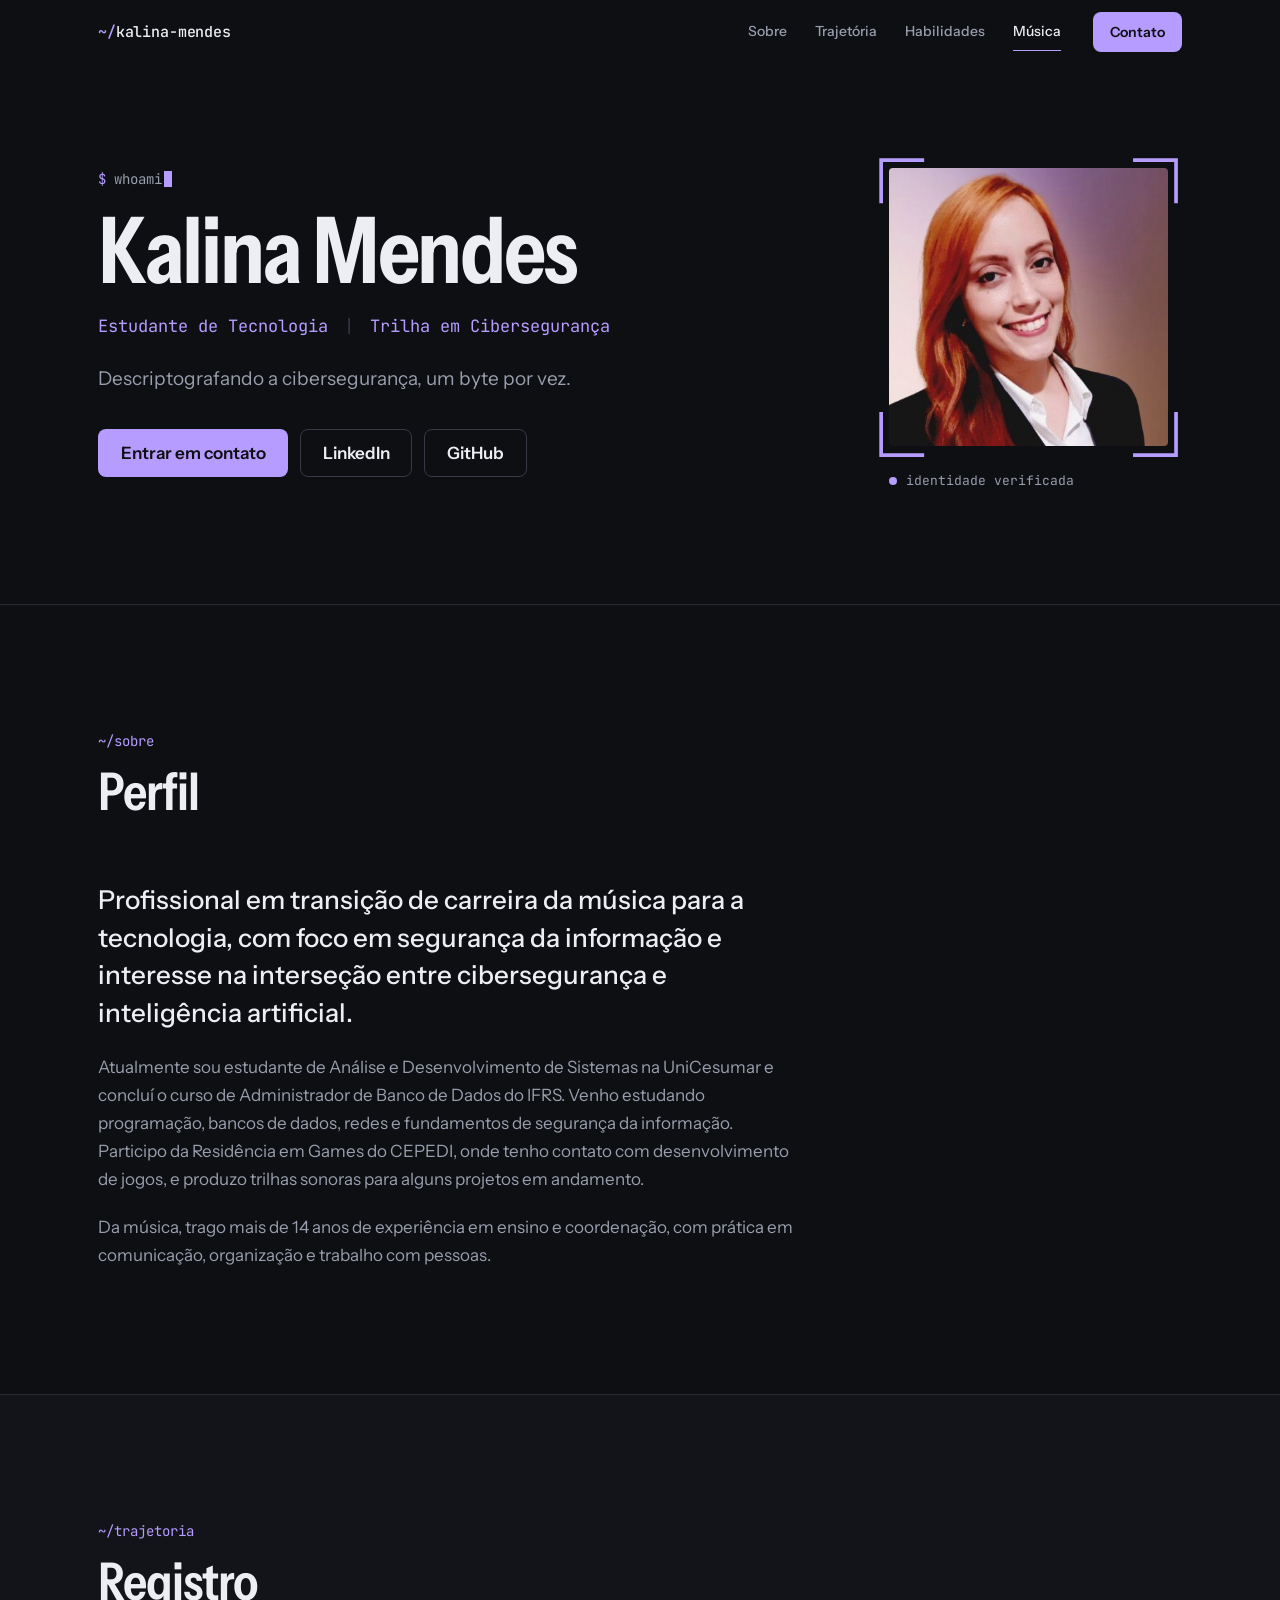
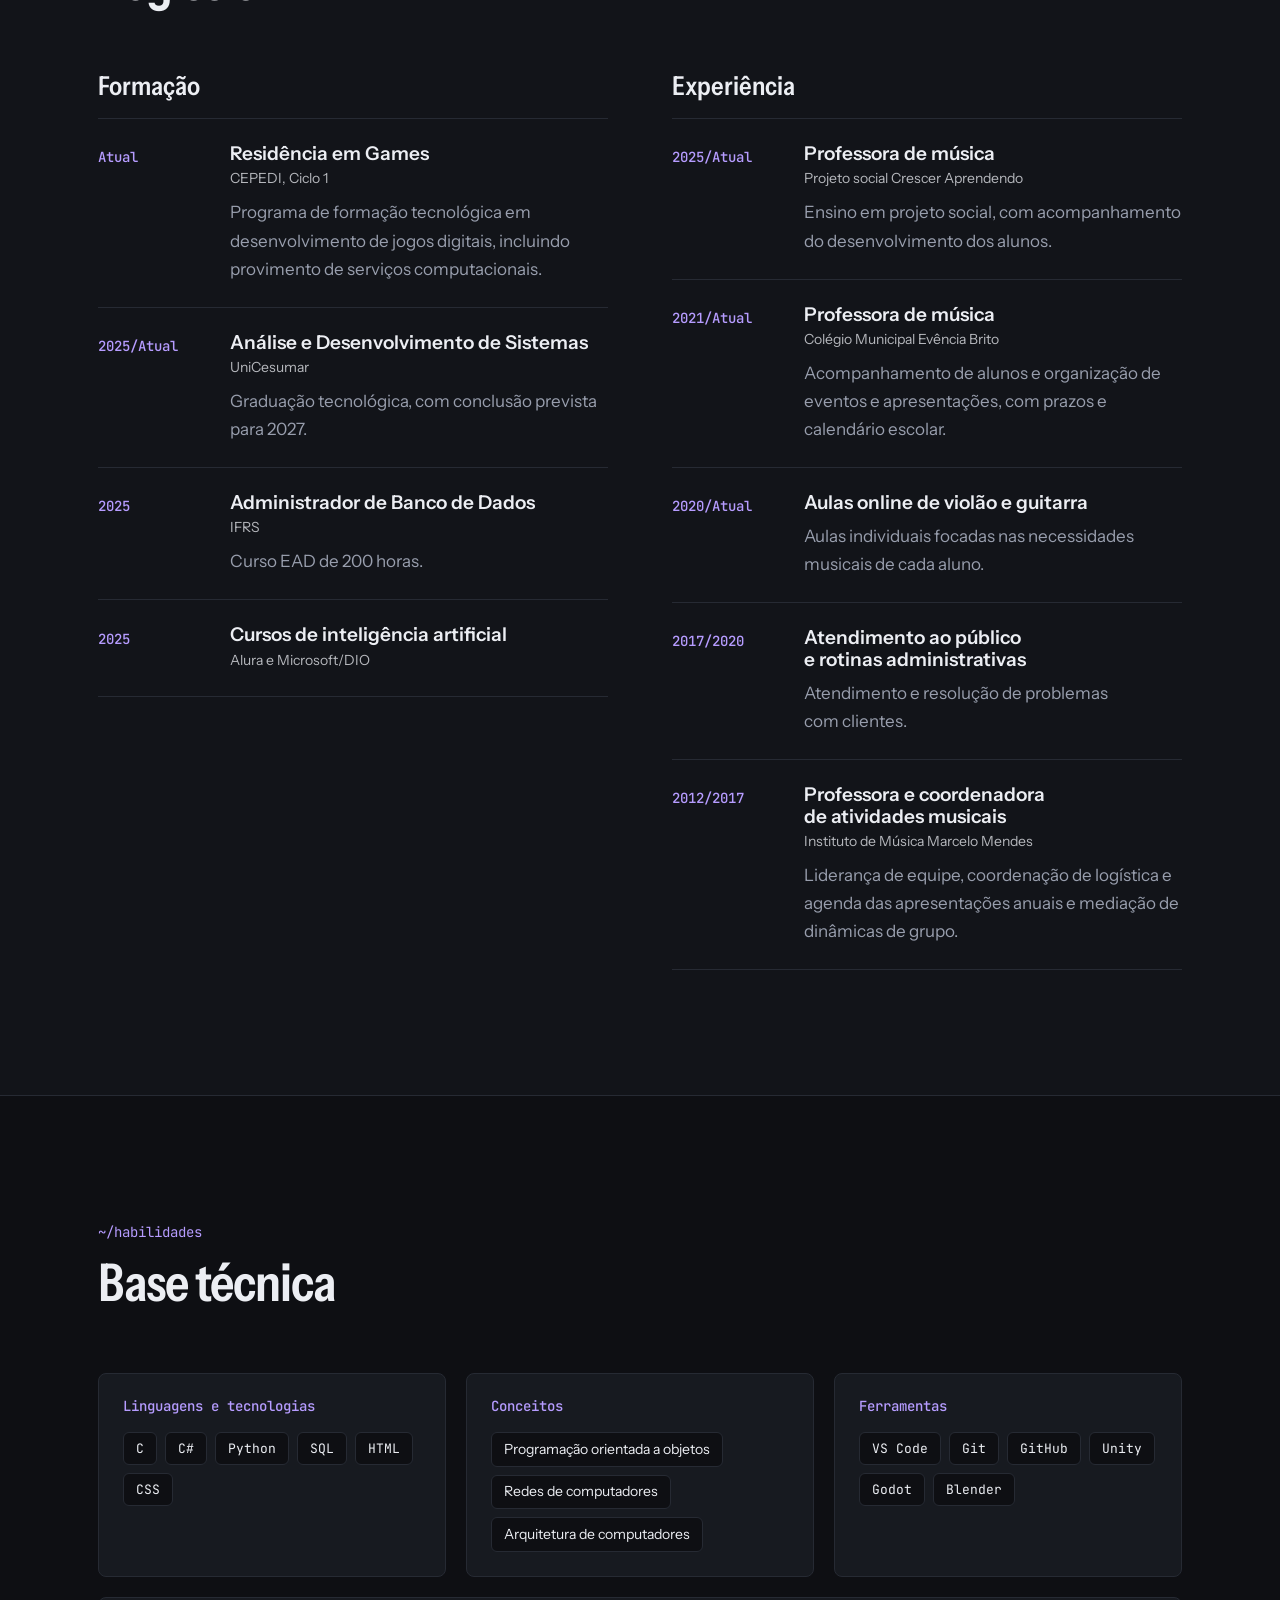
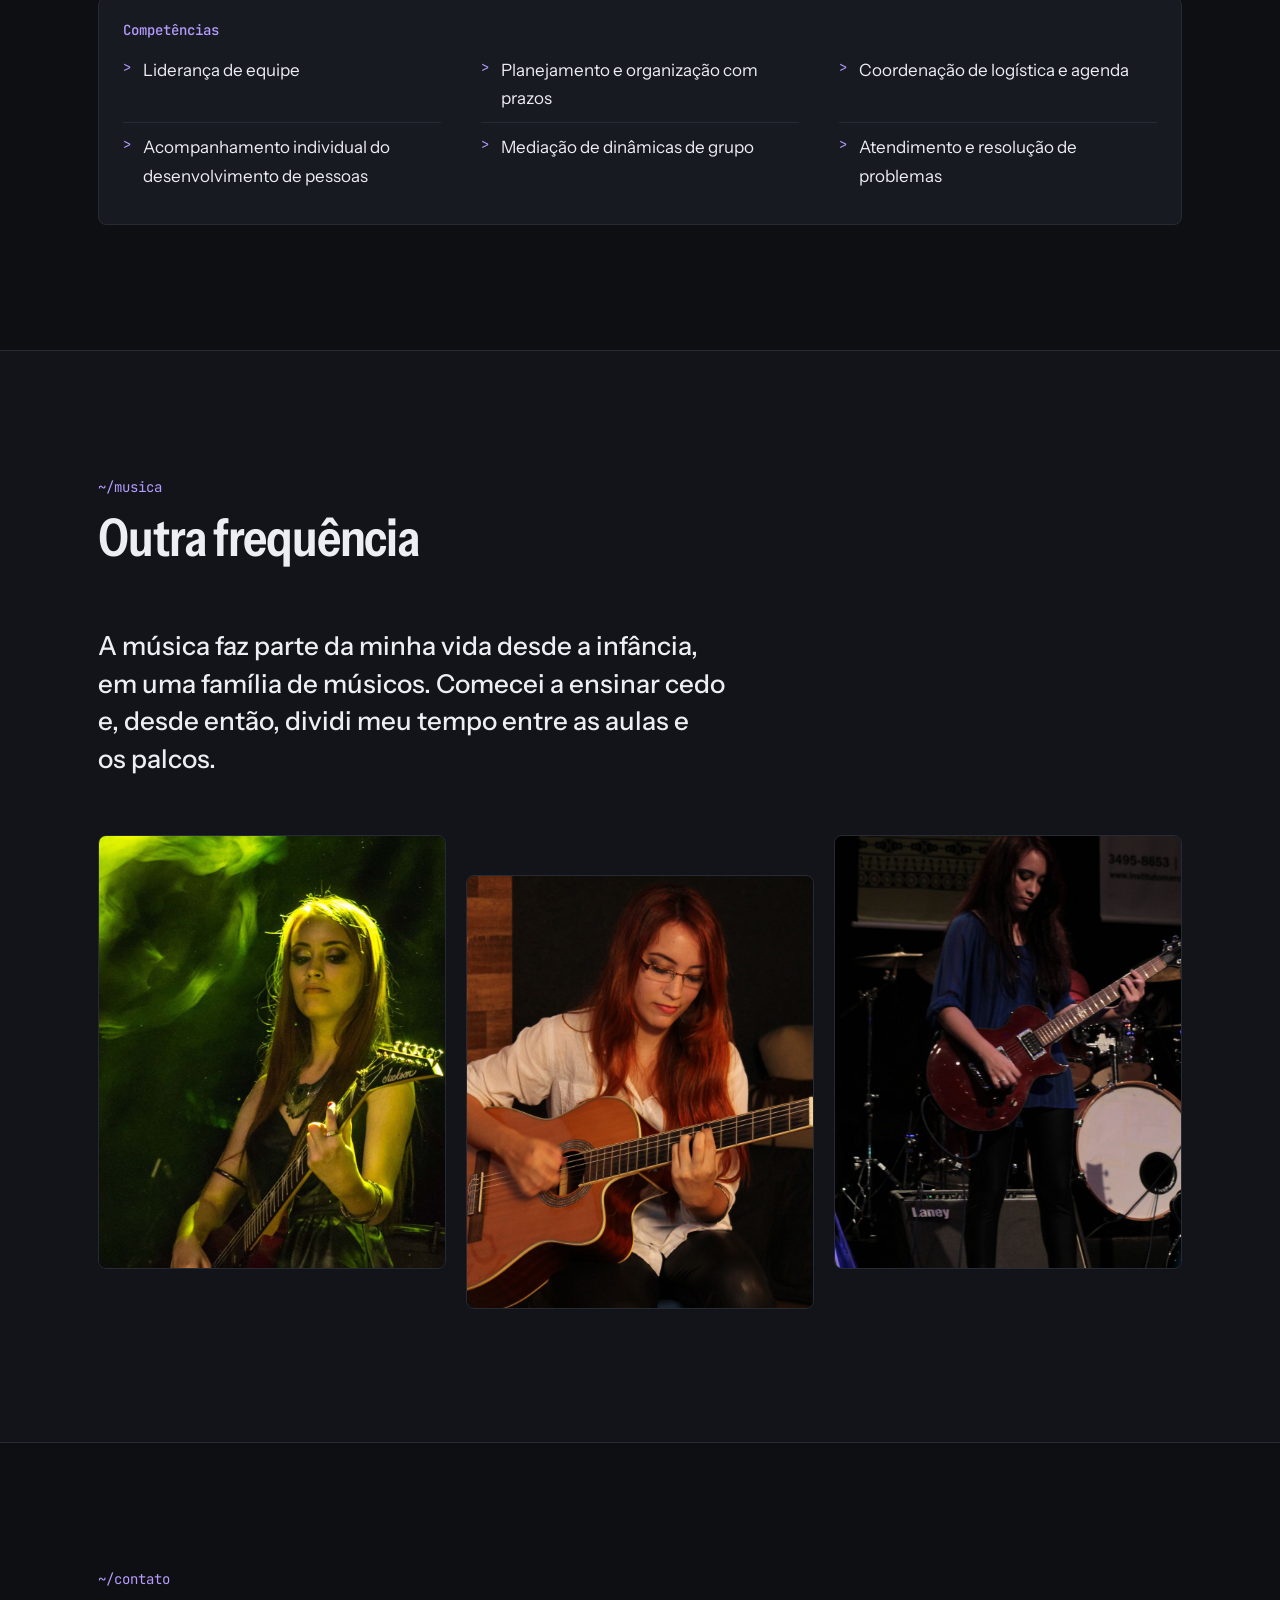
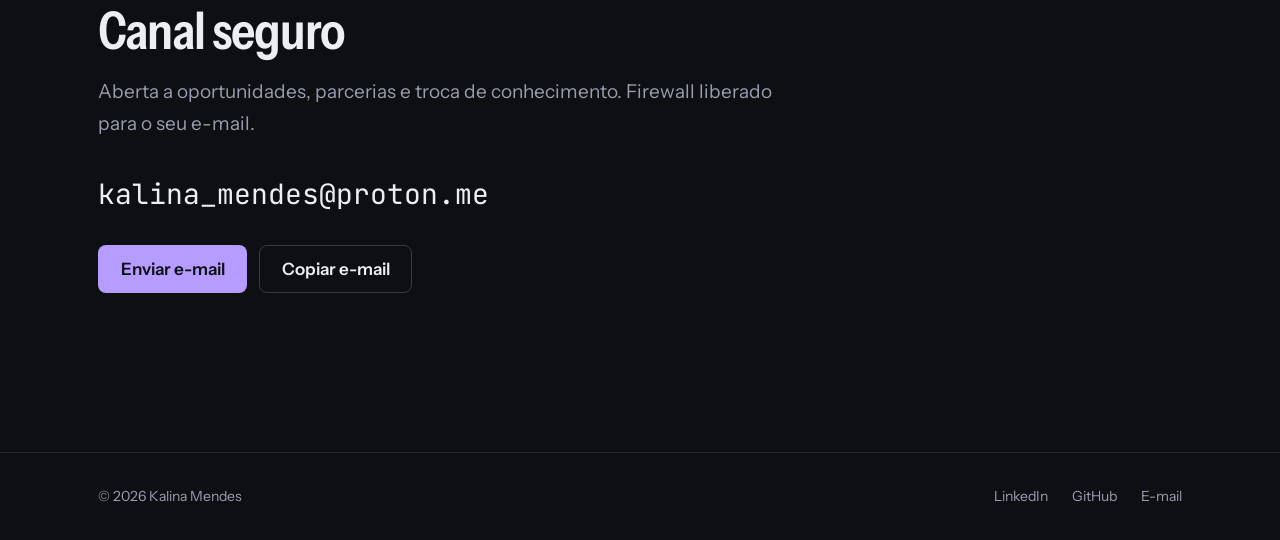
==== index.html @ 1217e13a "Add files via upload" ====
<!DOCTYPE html>
<html lang="pt-BR" class="no-js">
<head>
  <meta charset="UTF-8">
  <meta name="viewport" content="width=device-width, initial-scale=1">
  <title>Kalina Mendes | Estudante de Tecnologia, Trilha em Cibersegurança</title>
  <meta name="description" content="Kalina Mendes, estudante de Análise e Desenvolvimento de Sistemas com trilha em cibersegurança. Formação, trajetória, base técnica e contato.">
  <meta name="author" content="Kalina Mendes">
  <meta name="theme-color" content="#0E0F13">
  <link rel="canonical" href="https://kalina-mendes.github.io/">

  <meta property="og:type" content="profile">
  <meta property="og:locale" content="pt_BR">
  <meta property="og:site_name" content="Kalina Mendes">
  <meta property="og:title" content="Kalina Mendes | Estudante de Tecnologia, Trilha em Cibersegurança">
  <meta property="og:description" content="Estudante de Análise e Desenvolvimento de Sistemas com trilha em cibersegurança.">
  <meta property="og:url" content="https://kalina-mendes.github.io/">
  <meta property="og:image" content="https://kalina-mendes.github.io/assets/images/og-image.png">
  <meta property="og:image:width" content="1200">
  <meta property="og:image:height" content="630">
  <meta name="twitter:card" content="summary_large_image">

  <link rel="icon" href="assets/icons/favicon.svg" type="image/svg+xml">
  <link rel="apple-touch-icon" href="assets/icons/apple-touch-icon.png">
  <link rel="preload" href="assets/fonts/instrument-sans.woff2" as="font" type="font/woff2" crossorigin>
  <link rel="preload" href="assets/fonts/jetbrains-mono.woff2" as="font" type="font/woff2" crossorigin>
  <link rel="stylesheet" href="style.css">

  <script>document.documentElement.classList.replace('no-js', 'js');</script>
  <script src="script.js" defer></script>
</head>
<body>
  <a class="skip-link" href="#conteudo">Pular para o conteúdo</a>

  <header class="site-header" data-header>
    <div class="container header-inner">
      <a class="brand" href="#topo" aria-label="Kalina Mendes, voltar ao início">
        <span class="brand-prompt" aria-hidden="true">~/</span>kalina-mendes
      </a>

      <button class="nav-toggle" type="button" aria-expanded="false" aria-controls="menu" data-nav-toggle>
        <span class="nav-toggle-bars" aria-hidden="true"></span>
        <span class="visually-hidden" data-nav-label>Abrir menu</span>
      </button>

      <nav class="site-nav" id="menu" aria-label="Principal" data-nav>
        <ul class="nav-list">
          <li><a href="#sobre">Sobre</a></li>
          <li><a href="#trajetoria">Trajetória</a></li>
          <li><a href="#habilidades">Habilidades</a></li>
          <li><a href="#musica">Música</a></li>
        </ul>
        <a class="btn btn-accent btn-small" href="#contato">Contato</a>
      </nav>
    </div>
  </header>

  <main id="conteudo">

    <!-- TOPO -->
    <section class="hero" id="topo" aria-labelledby="nome">
      <div class="container hero-grid">
        <div class="hero-text">
          <p class="prompt step" aria-hidden="true"><span class="prompt-sign">$</span> <span class="prompt-cmd">whoami</span><span class="caret"></span></p>
          <h1 class="hero-name step" id="nome">Kalina Mendes</h1>
          <p class="hero-title step"><span class="hero-part">Estudante de Tecnologia</span> <span class="hero-sep" aria-hidden="true">|</span> <span class="hero-part">Trilha em Cibersegurança</span></p>
          <p class="hero-lead step">Descriptografando a cibersegurança, um byte por vez.</p>
          <div class="hero-actions step">
            <a class="btn btn-accent" href="#contato">Entrar em contato</a>
            <a class="btn btn-ghost" href="https://www.linkedin.com/in/kalina-mendes/" target="_blank" rel="noopener">LinkedIn</a>
            <a class="btn btn-ghost" href="https://github.com/kalina-mendes" target="_blank" rel="noopener">GitHub</a>
          </div>
        </div>

        <figure class="id-card step">
          <div class="id-photo">
            <img src="assets/images/kalina-mendes.jpg" width="400" height="400" alt="Retrato de Kalina Mendes, sorrindo, de camisa branca e blazer preto." fetchpriority="high">
            <svg class="id-frame" viewBox="0 0 100 100" preserveAspectRatio="none" aria-hidden="true">
              <path d="M2 16V2h14M84 2h14v14M98 84v14H84M16 98H2V84"/>
            </svg>
          </div>
          <figcaption class="id-caption">
            <span class="id-dot" aria-hidden="true"></span>identidade verificada
          </figcaption>
        </figure>
      </div>
    </section>

    <!-- SOBRE -->
    <section class="section" id="sobre" aria-labelledby="sobre-titulo">
      <div class="container">
        <header class="section-head reveal">
          <p class="section-path" aria-hidden="true">~/sobre</p>
          <h2 class="section-title" id="sobre-titulo">Perfil</h2>
        </header>

        <div class="about reveal">
          <div class="about-text">
            <p class="about-lead">
              Profissional em transição de carreira da música para a tecnologia, com foco em segurança da informação
              e interesse na interseção entre cibersegurança e inteligência artificial.
            </p>
            <p>
              Atualmente sou estudante de Análise e Desenvolvimento de Sistemas na UniCesumar e concluí o curso de
              Administrador de Banco de Dados do IFRS. Venho estudando programação, bancos de dados, redes e fundamentos
              de segurança da informação. Participo da Residência em Games do CEPEDI, onde tenho contato com
              desenvolvimento de jogos, e produzo trilhas sonoras para alguns projetos em andamento.
            </p>
            <p>
              Da música, trago mais de 14 anos de experiência em ensino e coordenação, com prática em comunicação,
              organização e trabalho com pessoas.
            </p>
          </div>
        </div>
      </div>
    </section>

    <!-- TRAJETÓRIA -->
    <section class="section section-alt" id="trajetoria" aria-labelledby="trajetoria-titulo">
      <div class="container">
        <header class="section-head reveal">
          <p class="section-path" aria-hidden="true">~/trajetoria</p>
          <h2 class="section-title" id="trajetoria-titulo">Registro</h2>
        </header>

        <div class="log-grid">
          <div class="log reveal">
            <h3 class="log-title">Formação</h3>
            <ol class="log-list">
              <li class="log-item">
                <p class="log-date"><span class="visually-hidden">Período: </span>Atual</p>
                <div class="log-body">
                  <h4>Residência em Games</h4>
                  <p class="log-org">CEPEDI, Ciclo 1</p>
                  <p>Programa de formação tecnológica em desenvolvimento de jogos digitais, incluindo provimento de serviços computacionais.</p>
                </div>
              </li>
              <li class="log-item">
                <p class="log-date"><span class="visually-hidden">Período: </span>2025/Atual</p>
                <div class="log-body">
                  <h4>Análise e Desenvolvimento de Sistemas</h4>
                  <p class="log-org">UniCesumar</p>
                  <p>Graduação tecnológica, com conclusão prevista para 2027.</p>
                </div>
              </li>
              <li class="log-item">
                <p class="log-date"><span class="visually-hidden">Ano: </span>2025</p>
                <div class="log-body">
                  <h4>Administrador de Banco de Dados</h4>
                  <p class="log-org">IFRS</p>
                  <p>Curso EAD de 200 horas.</p>
                </div>
              </li>
              <li class="log-item">
                <p class="log-date"><span class="visually-hidden">Ano: </span>2025</p>
                <div class="log-body">
                  <h4>Cursos de inteligência artificial</h4>
                  <p class="log-org">Alura e Microsoft/DIO</p>
                </div>
              </li>
            </ol>
          </div>

          <div class="log reveal">
            <h3 class="log-title">Experiência</h3>
            <ol class="log-list">
              <li class="log-item">
                <p class="log-date"><span class="visually-hidden">Período: </span>2025/Atual</p>
                <div class="log-body">
                  <h4>Professora de música</h4>
                  <p class="log-org">Projeto social Crescer Aprendendo</p>
                  <p>Ensino em projeto social, com acompanhamento do desenvolvimento dos alunos.</p>
                </div>
              </li>
              <li class="log-item">
                <p class="log-date"><span class="visually-hidden">Período: </span>2021/Atual</p>
                <div class="log-body">
                  <h4>Professora de música</h4>
                  <p class="log-org">Colégio Municipal Evência Brito</p>
                  <p>Acompanhamento de alunos e organização de eventos e apresentações, com prazos e calendário escolar.</p>
                </div>
              </li>
              <li class="log-item">
                <p class="log-date"><span class="visually-hidden">Período: </span>2020/Atual</p>
                <div class="log-body">
                  <h4>Aulas online de violão e guitarra</h4>
                  <p>Aulas individuais focadas nas necessidades musicais de cada aluno.</p>
                </div>
              </li>
              <li class="log-item">
                <p class="log-date"><span class="visually-hidden">Período: </span>2017/2020</p>
                <div class="log-body">
                  <h4>Atendimento ao público e rotinas administrativas</h4>
                  <p>Atendimento e resolução de problemas com clientes.</p>
                </div>
              </li>
              <li class="log-item">
                <p class="log-date"><span class="visually-hidden">Período: </span>2012/2017</p>
                <div class="log-body">
                  <h4>Professora e coordenadora de atividades musicais</h4>
                  <p class="log-org">Instituto de Música Marcelo Mendes</p>
                  <p>Liderança de equipe, coordenação de logística e agenda das apresentações anuais e mediação de dinâmicas de grupo.</p>
                </div>
              </li>
            </ol>
          </div>
        </div>
      </div>
    </section>

    <!-- HABILIDADES -->
    <section class="section" id="habilidades" aria-labelledby="habilidades-titulo">
      <div class="container">
        <header class="section-head reveal">
          <p class="section-path" aria-hidden="true">~/habilidades</p>
          <h2 class="section-title" id="habilidades-titulo">Base técnica</h2>
        </header>

        <div class="stack-grid">
          <article class="stack reveal">
            <h3 class="stack-title">Linguagens e tecnologias</h3>
            <ul class="tags tags-mono">
              <li>C</li><li>C#</li><li>Python</li><li>SQL</li><li>HTML</li><li>CSS</li>
            </ul>
          </article>
          <article class="stack reveal">
            <h3 class="stack-title">Conceitos</h3>
            <ul class="tags">
              <li>Programação orientada a objetos</li><li>Redes de computadores</li><li>Arquitetura de computadores</li>
            </ul>
          </article>
          <article class="stack reveal">
            <h3 class="stack-title">Ferramentas</h3>
            <ul class="tags tags-mono">
              <li>VS Code</li><li>Git</li><li>GitHub</li><li>Unity</li><li>Godot</li><li>Blender</li>
            </ul>
          </article>
          <article class="stack stack-wide reveal">
            <h3 class="stack-title">Competências</h3>
            <ul class="skill-list">
              <li>Liderança de equipe</li>
              <li>Planejamento e organização com prazos</li>
              <li>Coordenação de logística e agenda</li>
              <li>Acompanhamento individual do desenvolvimento de pessoas</li>
              <li>Mediação de dinâmicas de grupo</li>
              <li>Atendimento e resolução de problemas</li>
            </ul>
          </article>
        </div>
      </div>
    </section>

    <!-- MÚSICA -->
    <section class="section section-alt" id="musica" aria-labelledby="musica-titulo">
      <div class="container">
        <header class="section-head reveal">
          <p class="section-path" aria-hidden="true">~/musica</p>
          <h2 class="section-title" id="musica-titulo">Outra frequência</h2>
        </header>

        <div class="music reveal">
          <div class="music-text">
            <p class="about-lead">
              A música faz parte da minha vida desde a infância, em uma família de músicos.
              Comecei a ensinar cedo e, desde então, dividi meu tempo entre as aulas e os palcos.
            </p>
          </div>

          <div class="gallery">
            <figure class="shot">
              <img src="assets/images/musica-show.jpg" width="960" height="1200" loading="lazy" decoding="async"
                   alt="Kalina tocando guitarra elétrica em show, iluminada por fumaça verde.">
            </figure>
            <figure class="shot">
              <img src="assets/images/musica-violao.jpg" width="960" height="1200" loading="lazy" decoding="async"
                   alt="Kalina tocando violão sentada, em um estúdio.">
            </figure>
            <figure class="shot">
              <img src="assets/images/musica-palco.jpg" width="960" height="1200" loading="lazy" decoding="async"
                   alt="Kalina tocando guitarra vermelha no palco, com bateria e amplificador ao fundo.">
            </figure>
          </div>
        </div>
      </div>
    </section>

    <!-- CONTATO -->
    <section class="section section-contact" id="contato" aria-labelledby="contato-titulo">
      <div class="container">
        <div class="contact reveal">
          <p class="section-path" aria-hidden="true">~/contato</p>
          <h2 class="section-title" id="contato-titulo">Canal seguro</h2>
          <p class="contact-text">Aberta a oportunidades, parcerias e troca de conhecimento. Firewall liberado para o seu e-mail.</p>

          <p class="contact-mail"><a href="mailto:kalina_mendes@proton.me">kalina_mendes@proton.me</a></p>

          <div class="contact-actions">
            <a class="btn btn-accent" href="mailto:kalina_mendes@proton.me">Enviar e-mail</a>
            <button class="btn btn-ghost" type="button" data-copy="kalina_mendes@proton.me">Copiar e-mail</button>
          </div>
          <p class="copy-feedback" role="status" aria-live="polite" data-copy-feedback></p>
        </div>
      </div>
    </section>
  </main>

  <footer class="site-footer">
    <div class="container footer-inner">
      <p>&copy; <span data-year>2026</span> Kalina Mendes</p>
      <ul class="footer-links">
        <li><a href="https://www.linkedin.com/in/kalina-mendes/" target="_blank" rel="noopener">LinkedIn</a></li>
        <li><a href="https://github.com/kalina-mendes" target="_blank" rel="noopener">GitHub</a></li>
        <li><a href="mailto:kalina_mendes@proton.me">E-mail</a></li>
      </ul>
    </div>
  </footer>
</body>
</html>
---- style.css ----
/* =========================================================
   kalinamendes.com
   Modo escuro. Mobile-first. Tokens no :root.
   ========================================================= */

@font-face {
  font-family: "Instrument Sans";
  src: url("assets/fonts/instrument-sans.woff2") format("woff2");
  font-weight: 400 700;
  font-stretch: 75% 100%;
  font-display: swap;
}
@font-face {
  font-family: "JetBrains Mono";
  src: url("assets/fonts/jetbrains-mono.woff2") format("woff2");
  font-weight: 100 800;
  font-display: swap;
}

:root {
  --bg: #0E0F13;
  --bg-alt: #121419;
  --surface: #171A20;
  --line: #262A33;
  --line-strong: #363B47;
  --text: #ECEEF3;
  --muted: #989EAD;
  --accent: #B69CFF;
  --accent-hover: #C9B6FF;
  --accent-soft: rgba(182, 156, 255, 0.12);

  --sans: "Instrument Sans", "Segoe UI", system-ui, -apple-system, Roboto, Arial, sans-serif;
  --mono: "JetBrains Mono", ui-monospace, "Cascadia Code", Consolas, "Liberation Mono", monospace;

  --step--1: 0.875rem;
  --step-0: 1rem;
  --step-1: 1.1875rem;
  --step-2: clamp(1.3rem, 1.1rem + 0.9vw, 1.625rem);
  --step-3: clamp(2rem, 1.4rem + 2.8vw, 3.25rem);
  --step-4: clamp(2.75rem, 1.6rem + 5.6vw, 5.75rem);

  --gutter: clamp(1.25rem, 4.5vw, 3rem);
  --section-space: clamp(4.5rem, 3rem + 6vw, 8rem);
  --header-h: 4rem;
  --radius: 8px;
  --ease: cubic-bezier(0.2, 0.7, 0.2, 1);

  color-scheme: dark;
}

/* ---------- Base ---------- */
*, *::before, *::after { box-sizing: border-box; }

html {
  -webkit-text-size-adjust: 100%;
  scroll-behavior: smooth;
  scroll-padding-top: calc(var(--header-h) + 1rem);
  background: var(--bg);
}

body {
  margin: 0;
  font-family: var(--sans);
  font-size: var(--step-0);
  line-height: 1.65;
  color: var(--text);
  background: var(--bg);
  -webkit-font-smoothing: antialiased;
  overflow-x: hidden;
}
@media (min-width: 1024px) { body { font-size: 1.0625rem; } }

h1, h2, h3, h4 { margin: 0; line-height: 1.15; font-weight: 600; text-wrap: balance; }
p { margin: 0; text-wrap: pretty; }
ul, ol { margin: 0; padding: 0; list-style: none; }
figure { margin: 0; }
img, svg { display: block; max-width: 100%; }
a { color: inherit; }

::selection { background: var(--accent); color: var(--bg); }

:focus-visible { outline: 2px solid var(--accent); outline-offset: 3px; border-radius: 3px; }

.container { width: 100%; max-width: 1180px; margin-inline: auto; padding-inline: var(--gutter); }

.visually-hidden {
  position: absolute !important;
  width: 1px; height: 1px;
  overflow: hidden;
  clip: rect(0 0 0 0);
  white-space: nowrap;
}

.skip-link {
  position: absolute; left: 1rem; top: -4rem; z-index: 100;
  padding: 0.75rem 1rem;
  background: var(--accent); color: var(--bg);
  font-weight: 600; text-decoration: none; border-radius: var(--radius);
  transition: top 0.2s var(--ease);
}
.skip-link:focus { top: 1rem; }

/* ---------- Botões ---------- */
.btn {
  display: inline-flex; align-items: center; justify-content: center;
  min-height: 3rem; padding: 0.75rem 1.35rem;
  font: inherit; font-weight: 600; line-height: 1.2;
  text-decoration: none; cursor: pointer;
  border: 1px solid transparent; border-radius: var(--radius);
  transition: background-color 0.25s var(--ease), border-color 0.25s var(--ease), color 0.25s var(--ease);
}
.btn-small { min-height: 2.5rem; padding: 0.45rem 1rem; font-size: var(--step--1); }
.btn-accent { background: var(--accent); color: var(--bg); }
.btn-accent:hover { background: var(--accent-hover); }
.btn-ghost { background: transparent; color: var(--text); border-color: var(--line-strong); }
.btn-ghost:hover { border-color: var(--accent); color: var(--accent); }

/* ---------- Header ---------- */
.site-header {
  position: fixed; inset: 0 0 auto 0; z-index: 50;
  height: var(--header-h);
  transition: background-color 0.3s var(--ease), box-shadow 0.3s var(--ease);
}
.site-header.is-solid,
.site-header.menu-open {
  background: rgba(14, 15, 19, 0.88);
  box-shadow: 0 1px 0 var(--line);
  -webkit-backdrop-filter: blur(12px);
  backdrop-filter: blur(12px);
}

.header-inner { height: 100%; display: flex; align-items: center; justify-content: space-between; gap: 1rem; }

.brand {
  font-family: var(--mono);
  font-size: 0.9375rem;
  font-weight: 500;
  text-decoration: none;
  letter-spacing: -0.01em;
}
.brand-prompt { color: var(--accent); }

.nav-toggle {
  display: none; position: relative;
  width: 2.75rem; height: 2.75rem; margin-right: -0.5rem;
  background: none; border: 0; color: var(--text); cursor: pointer;
}
.js .nav-toggle { display: block; }
.nav-toggle-bars,
.nav-toggle-bars::before,
.nav-toggle-bars::after {
  position: absolute; left: 50%;
  width: 1.375rem; height: 2px; margin-left: -0.6875rem;
  background: currentColor; border-radius: 2px;
  transition: transform 0.3s var(--ease), background-color 0.2s;
}
.nav-toggle-bars { top: 50%; margin-top: -1px; }
.nav-toggle-bars::before, .nav-toggle-bars::after { content: ""; }
.nav-toggle-bars::before { transform: translateY(-7px); }
.nav-toggle-bars::after { transform: translateY(7px); }
.nav-toggle[aria-expanded="true"] .nav-toggle-bars { background: transparent; }
.nav-toggle[aria-expanded="true"] .nav-toggle-bars::before { transform: rotate(45deg); }
.nav-toggle[aria-expanded="true"] .nav-toggle-bars::after { transform: rotate(-45deg); }

.site-nav a:not(.btn) { text-decoration: none; }

.js .site-nav {
  position: fixed; inset: var(--header-h) 0 auto 0;
  padding: 0.5rem var(--gutter) 2rem;
  background: var(--bg);
  box-shadow: 0 1px 0 var(--line), 0 30px 40px -20px rgba(0, 0, 0, 0.6);
  opacity: 0; visibility: hidden; transform: translateY(-8px);
  transition: opacity 0.3s var(--ease), transform 0.3s var(--ease), visibility 0s linear 0.3s;
}
.js .site-nav.is-open {
  opacity: 1; visibility: visible; transform: none;
  transition: opacity 0.3s var(--ease), transform 0.3s var(--ease);
}
.nav-list a {
  display: block; padding: 0.9rem 0;
  font-size: var(--step-2); font-weight: 550;
  border-bottom: 1px solid var(--line);
}
.site-nav .btn { width: 100%; margin-top: 1.5rem; min-height: 3rem; font-size: var(--step-0); }

.no-js .site-header { position: absolute; height: auto; padding-block: 1rem; }
.no-js .header-inner { flex-wrap: wrap; }
.no-js .nav-list { display: flex; flex-wrap: wrap; gap: 0 1.25rem; }
.no-js .nav-list a { font-size: var(--step-0); border: 0; padding: 0.25rem 0; }
.no-js .site-nav .btn { display: none; }

@media (min-width: 900px) {
  .js .nav-toggle { display: none; }
  .js .site-nav, .no-js .site-nav {
    position: static; display: flex; align-items: center; gap: 2rem;
    padding: 0; background: none; box-shadow: none;
    opacity: 1; visibility: visible; transform: none;
  }
  .nav-list, .no-js .nav-list { display: flex; gap: 1.75rem; }
  .nav-list a, .no-js .nav-list a {
    position: relative; padding: 0.35rem 0;
    font-size: var(--step--1); font-weight: 500;
    color: var(--muted); border: 0;
    transition: color 0.2s var(--ease);
  }
  .nav-list a:hover, .nav-list a.is-active { color: var(--text); }
  .nav-list a.is-active::before {
    content: ""; position: absolute; left: 0; right: 0; bottom: -2px;
    height: 1px; background: var(--accent);
  }
  .site-nav .btn, .no-js .site-nav .btn {
    display: inline-flex; width: auto; margin-top: 0;
    min-height: 2.5rem; font-size: var(--step--1);
  }
}

/* ---------- Topo ---------- */
.hero {
  position: relative;
  padding-block: calc(var(--header-h) + clamp(2.5rem, 7vw, 6rem)) clamp(4rem, 9vw, 7rem);
  border-bottom: 1px solid var(--line);
  overflow: hidden;
}
/* grade técnica muito discreta, só no topo */
.hero::before {
  content: "";
  position: absolute; inset: 0; z-index: -1;
  background-image:
    linear-gradient(var(--line) 1px, transparent 1px),
    linear-gradient(90deg, var(--line) 1px, transparent 1px);
  background-size: 56px 56px;
  opacity: 0.35;
  mask-image: radial-gradient(ellipse 70% 60% at 70% 40%, #000, transparent 75%);
  -webkit-mask-image: radial-gradient(ellipse 70% 60% at 70% 40%, #000, transparent 75%);
}

.hero-grid { display: grid; gap: 3rem; align-items: center; }

.prompt {
  font-family: var(--mono);
  font-size: var(--step--1);
  color: var(--muted);
  margin-bottom: 1rem;
}
.prompt-sign { color: var(--accent); }
.caret {
  display: inline-block; width: 0.55em; height: 1.1em;
  margin-left: 0.15em; vertical-align: -0.2em;
  background: var(--accent);
  animation: blink 1.1s steps(1) infinite;
}
@keyframes blink { 50% { opacity: 0; } }

.hero-name {
  font-size: var(--step-4);
  font-weight: 650;
  font-stretch: 80%;
  line-height: 0.95;
  letter-spacing: -0.025em;
}

.hero-title {
  margin-top: 1.1rem;
  font-family: var(--mono);
  font-size: clamp(0.875rem, 0.8rem + 0.4vw, 1.0625rem);
  color: var(--accent);
}
.hero-sep { color: var(--line-strong); margin-inline: 0.35em; }
.hero-part { white-space: nowrap; }
@media (max-width: 559px) {
  .hero-part { display: block; }
  .hero-sep { display: none; }
}

.hero-lead {
  max-width: 34rem;
  margin-top: 1.5rem;
  font-size: var(--step-1);
  color: var(--muted);
  line-height: 1.55;
}

.hero-actions { display: flex; flex-wrap: wrap; gap: 0.75rem; margin-top: 2.25rem; }
.hero-actions .btn-accent { flex: 1 1 100%; }
.hero-actions .btn-ghost { flex: 1 1 0; }
@media (min-width: 560px) { .hero-actions .btn { flex: 0 0 auto; } }

/* Cartão de identidade */
.id-card { justify-self: start; width: min(15rem, 62vw); }
.id-photo { position: relative; padding: 0.9rem; }
.id-photo img {
  width: 100%; height: auto; aspect-ratio: 1;
  object-fit: cover;
  border-radius: 4px;
  filter: saturate(0.92);
}
.id-frame {
  position: absolute; inset: 0; width: 100%; height: 100%;
  fill: none; stroke: var(--accent); stroke-width: 1.2;
  vector-effect: non-scaling-stroke;
  overflow: visible;
}
.id-caption {
  display: flex; align-items: center; gap: 0.55rem;
  margin-top: 0.6rem; padding-left: 0.9rem;
  font-family: var(--mono); font-size: 0.8125rem; color: var(--muted);
}
.id-dot {
  width: 0.5rem; height: 0.5rem; border-radius: 50%;
  background: var(--accent);
  box-shadow: 0 0 0 0 var(--accent-soft);
  animation: pulse 2.4s var(--ease) infinite;
}
@keyframes pulse {
  0% { box-shadow: 0 0 0 0 rgba(182, 156, 255, 0.45); }
  70%, 100% { box-shadow: 0 0 0 0.5rem rgba(182, 156, 255, 0); }
}

@media (min-width: 900px) {
  .hero-grid { grid-template-columns: 1fr auto; gap: 4rem; }
  .id-card { justify-self: end; width: clamp(17rem, 24vw, 22rem); }
}

/* Entrada: o único momento orquestrado da página */
.js .step { opacity: 0; transform: translateY(12px); animation: step-in 0.8s var(--ease) forwards; }
.js .hero-name.step { animation-delay: 0.35s; }
.js .hero-title.step { animation-delay: 0.45s; }
.js .hero-lead.step { animation-delay: 0.55s; }
.js .hero-actions.step { animation-delay: 0.65s; }
.js .id-card.step { animation-delay: 0.5s; transform: none; }
.js .id-frame path { stroke-dasharray: 60; stroke-dashoffset: 60; animation: draw 1.1s var(--ease) 0.7s forwards; }
@keyframes step-in { to { opacity: 1; transform: none; } }
@keyframes draw { to { stroke-dashoffset: 0; } }

/* ---------- Seções ---------- */
.section { padding-block: var(--section-space); }
.section-alt { background: var(--bg-alt); border-block: 1px solid var(--line); }

.section-head { margin-bottom: clamp(2.5rem, 5vw, 3.75rem); }
.section-path {
  font-family: var(--mono);
  font-size: var(--step--1);
  color: var(--accent);
  margin-bottom: 0.6rem;
}
.section-title {
  font-size: var(--step-3);
  font-weight: 620;
  font-stretch: 82%;
  letter-spacing: -0.02em;
}

.js .reveal { opacity: 0; transform: translateY(16px); transition: opacity 0.8s var(--ease), transform 0.8s var(--ease); }
.js .reveal.is-visible { opacity: 1; transform: none; }

/* Etiquetas */
.tags { display: flex; flex-wrap: wrap; gap: 0.5rem; }
.tags li {
  padding: 0.3rem 0.75rem;
  font-size: var(--step--1);
  color: var(--text);
  background: var(--surface);
  border: 1px solid var(--line);
  border-radius: 6px;
}
.tags-mono li { font-family: var(--mono); font-size: 0.8125rem; }

/* ---------- Sobre ---------- */
.about-text { max-width: 44rem; }
.about-text p + p, .music-text p + p { margin-top: 1.25rem; }
.about-text p, .music-text p { color: var(--muted); }
.about-lead { color: var(--text) !important; font-size: var(--step-2); line-height: 1.45; font-weight: 500; }



/* ---------- Registro ---------- */
.log-grid { display: grid; gap: 4rem; }

.log-title {
  font-size: var(--step-2);
  font-stretch: 85%;
  padding-bottom: 1rem;
  border-bottom: 1px solid var(--line);
}

.log-item {
  display: grid;
  grid-template-columns: 1fr;
  gap: 0.35rem;
  padding-block: 1.5rem;
  border-bottom: 1px solid var(--line);
}
.log-date {
  font-family: var(--mono);
  font-size: 0.875rem;
  font-weight: 500;
  color: var(--accent);
  font-variant-numeric: tabular-nums;
}
.log-body h4 { font-size: var(--step-1); font-weight: 600; }
.log-org { margin-top: 0.15rem; font-size: var(--step--1); color: var(--text); opacity: 0.75; }
.log-body p:not(.log-org) { margin-top: 0.5rem; color: var(--muted); max-width: 36rem; }

@media (min-width: 640px) {
  .log-item { grid-template-columns: 7.5rem 1fr; gap: 1.5rem; }
  .log-date { padding-top: 0.2rem; }
}
@media (min-width: 1100px) {
  .log-grid { grid-template-columns: 1fr 1fr; gap: 4rem; align-items: start; }
  .log-item { grid-template-columns: 6.75rem 1fr; }
}

/* ---------- Base técnica ---------- */
.stack-grid { display: grid; gap: 1rem; }
.stack {
  padding: 1.5rem;
  background: var(--surface);
  border: 1px solid var(--line);
  border-radius: var(--radius);
  transition: border-color 0.3s var(--ease);
}
.stack:hover { border-color: var(--line-strong); }
.stack .tags li { background: var(--bg); }
.stack-title {
  font-family: var(--mono); font-size: var(--step--1); font-weight: 500;
  color: var(--accent); margin-bottom: 1.1rem;
}

.skill-list { display: grid; gap: 0; }
.skill-list li {
  position: relative;
  padding: 0.65rem 0 0.65rem 1.25rem;
  border-top: 1px solid var(--line);
}
.skill-list li:first-child { border-top: 0; padding-top: 0; }
.skill-list li::before {
  content: ">";
  position: absolute; left: 0;
  font-family: var(--mono); font-size: 0.875rem;
  color: var(--accent);
}
.skill-list li:first-child::before { top: 0.05rem; }

@media (min-width: 768px) {
  .stack-grid { grid-template-columns: repeat(3, 1fr); gap: 1.25rem; }
  .stack-wide { grid-column: 1 / -1; }
  .skill-list { grid-template-columns: repeat(2, 1fr); column-gap: 2.5rem; }
  .skill-list li:nth-child(2) { border-top: 0; padding-top: 0; }
  .skill-list li:nth-child(2)::before { top: 0.05rem; }
}
@media (min-width: 1024px) {
  .skill-list { grid-template-columns: repeat(3, 1fr); }
  .skill-list li:nth-child(3) { border-top: 0; padding-top: 0; }
  .skill-list li:nth-child(3)::before { top: 0.05rem; }
}

/* ---------- Música ---------- */
.music { display: grid; gap: 3rem; }
.music-text { max-width: 40rem; }

.gallery {
  display: grid;
  grid-auto-flow: column;
  grid-auto-columns: 72%;
  gap: 0.75rem;
  overflow-x: auto;
  scroll-snap-type: x mandatory;
  padding-bottom: 0.5rem;
  scrollbar-width: thin;
  scrollbar-color: var(--line-strong) transparent;
}
.shot {
  scroll-snap-align: start;
  overflow: hidden;
  border-radius: var(--radius);
  border: 1px solid var(--line);
  background: var(--surface);
}
.shot img {
  width: 100%; height: auto; aspect-ratio: 4 / 5; object-fit: cover;
  transition: transform 0.9s var(--ease);
}
.shot:hover img { transform: scale(1.03); }

@media (min-width: 768px) {
  .gallery { grid-auto-flow: row; grid-template-columns: repeat(3, 1fr); overflow: visible; gap: 1.25rem; }
  .shot:nth-child(2) { transform: translateY(2.5rem); }
  .music { gap: 3.5rem; }
  #musica { padding-bottom: calc(var(--section-space) + 2.5rem); }
}

/* ---------- Contato ---------- */
.contact { max-width: 44rem; }
.contact-text { margin-top: 1rem; font-size: var(--step-1); color: var(--muted); }
.contact-mail {
  margin-top: 2rem;
  font-family: var(--mono);
  font-size: clamp(1rem, 0.7rem + 1.6vw, 1.75rem);
  overflow-wrap: anywhere;
}
.contact-mail a {
  text-decoration: none;
  background-image: linear-gradient(var(--accent), var(--accent));
  background-size: 0% 1px; background-repeat: no-repeat; background-position: 0 100%;
  transition: background-size 0.4s var(--ease), color 0.2s;
}
.contact-mail a:hover { color: var(--accent); background-size: 100% 1px; }
.contact-actions { display: flex; flex-wrap: wrap; gap: 0.75rem; margin-top: 1.75rem; }
.contact-actions .btn { flex: 1 1 11rem; }
@media (min-width: 560px) { .contact-actions .btn { flex: 0 0 auto; } }
.copy-feedback { min-height: 1.5em; margin-top: 0.9rem; font-family: var(--mono); font-size: 0.8125rem; color: var(--accent); }

/* ---------- Rodapé ---------- */
.site-footer { padding-block: 2rem; border-top: 1px solid var(--line); font-size: var(--step--1); color: var(--muted); }
.footer-inner { display: flex; flex-wrap: wrap; justify-content: space-between; gap: 1rem; }
.footer-links { display: flex; flex-wrap: wrap; gap: 0.5rem 1.5rem; }
.footer-links a { text-decoration: none; transition: color 0.2s var(--ease); }
.footer-links a:hover { color: var(--accent); }

/* ---------- Movimento reduzido ---------- */
@media (prefers-reduced-motion: reduce) {
  html { scroll-behavior: auto; }
  *, *::before, *::after {
    animation-duration: 0.01ms !important;
    animation-delay: 0s !important;
    animation-iteration-count: 1 !important;
    transition-duration: 0.01ms !important;
  }
  .js .reveal, .js .step { opacity: 1; transform: none; }
  .js .id-frame path { stroke-dashoffset: 0; }
  .caret { opacity: 1; }
}
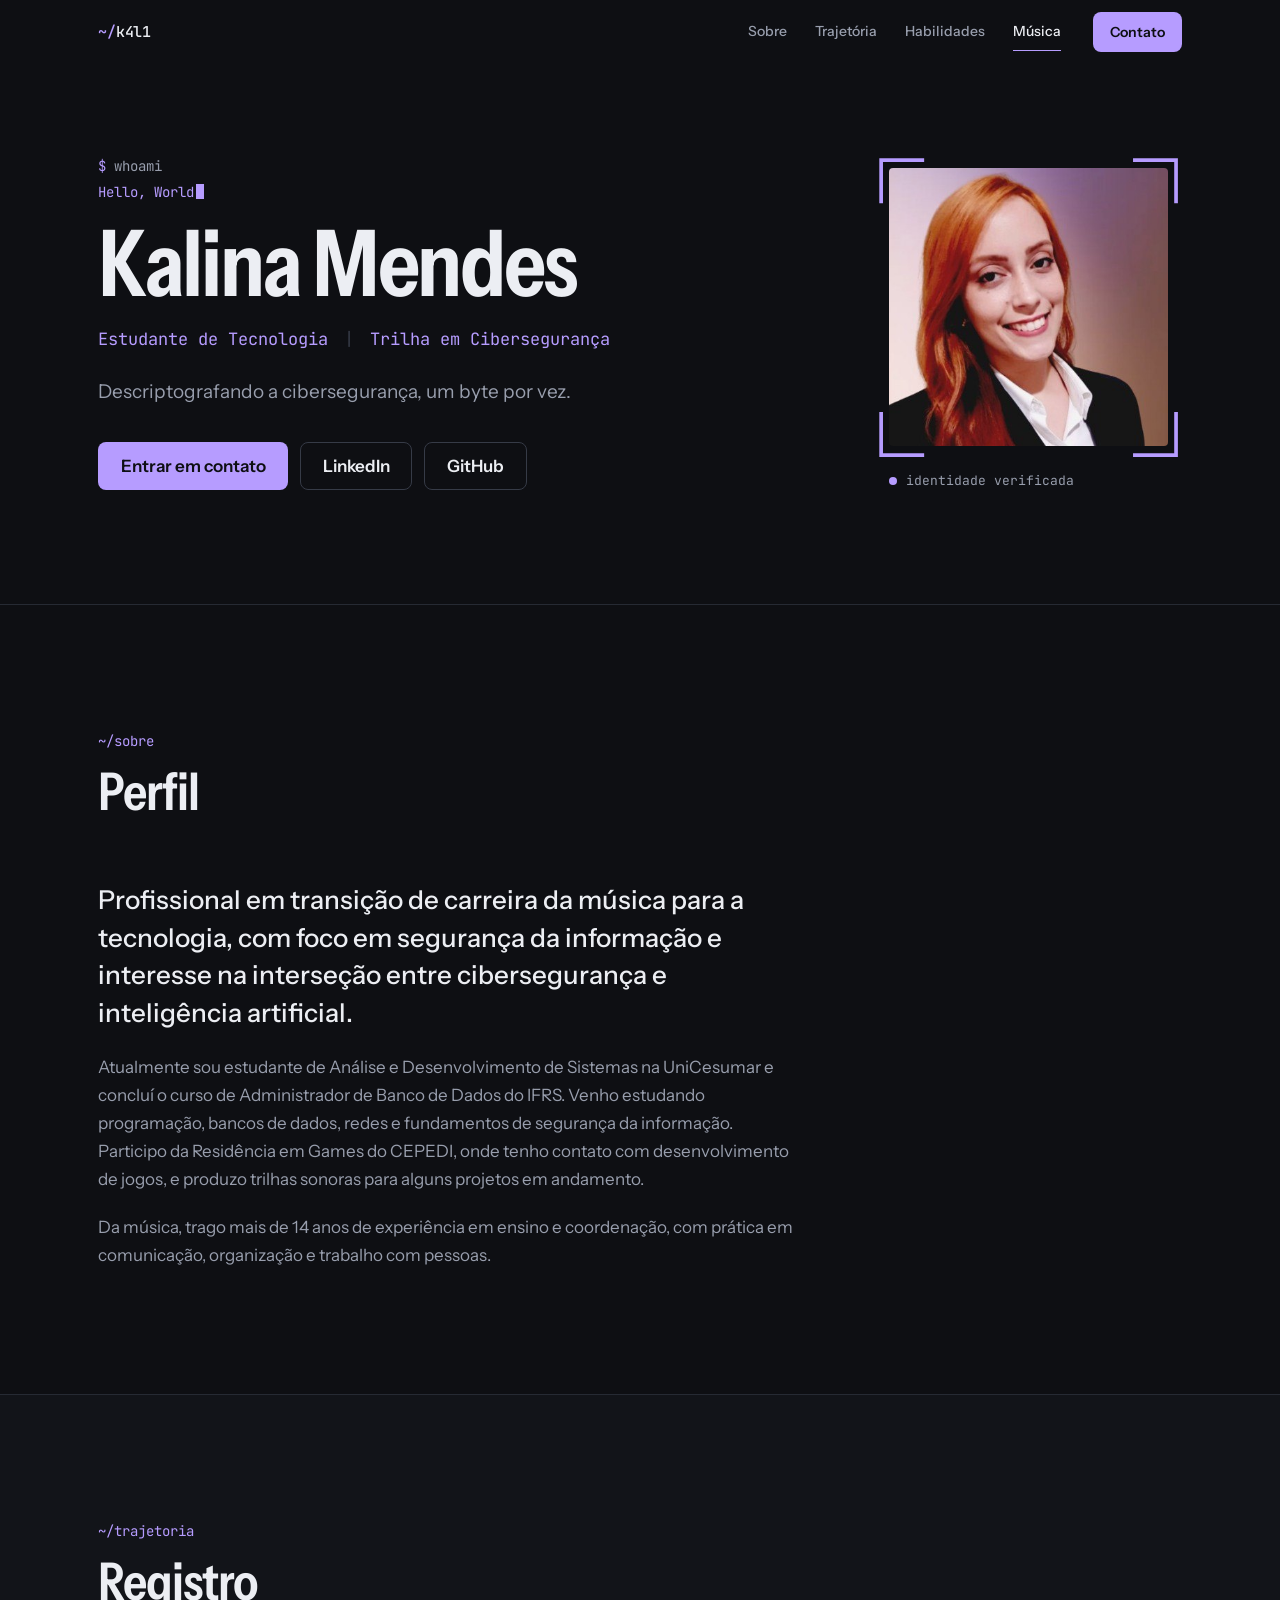
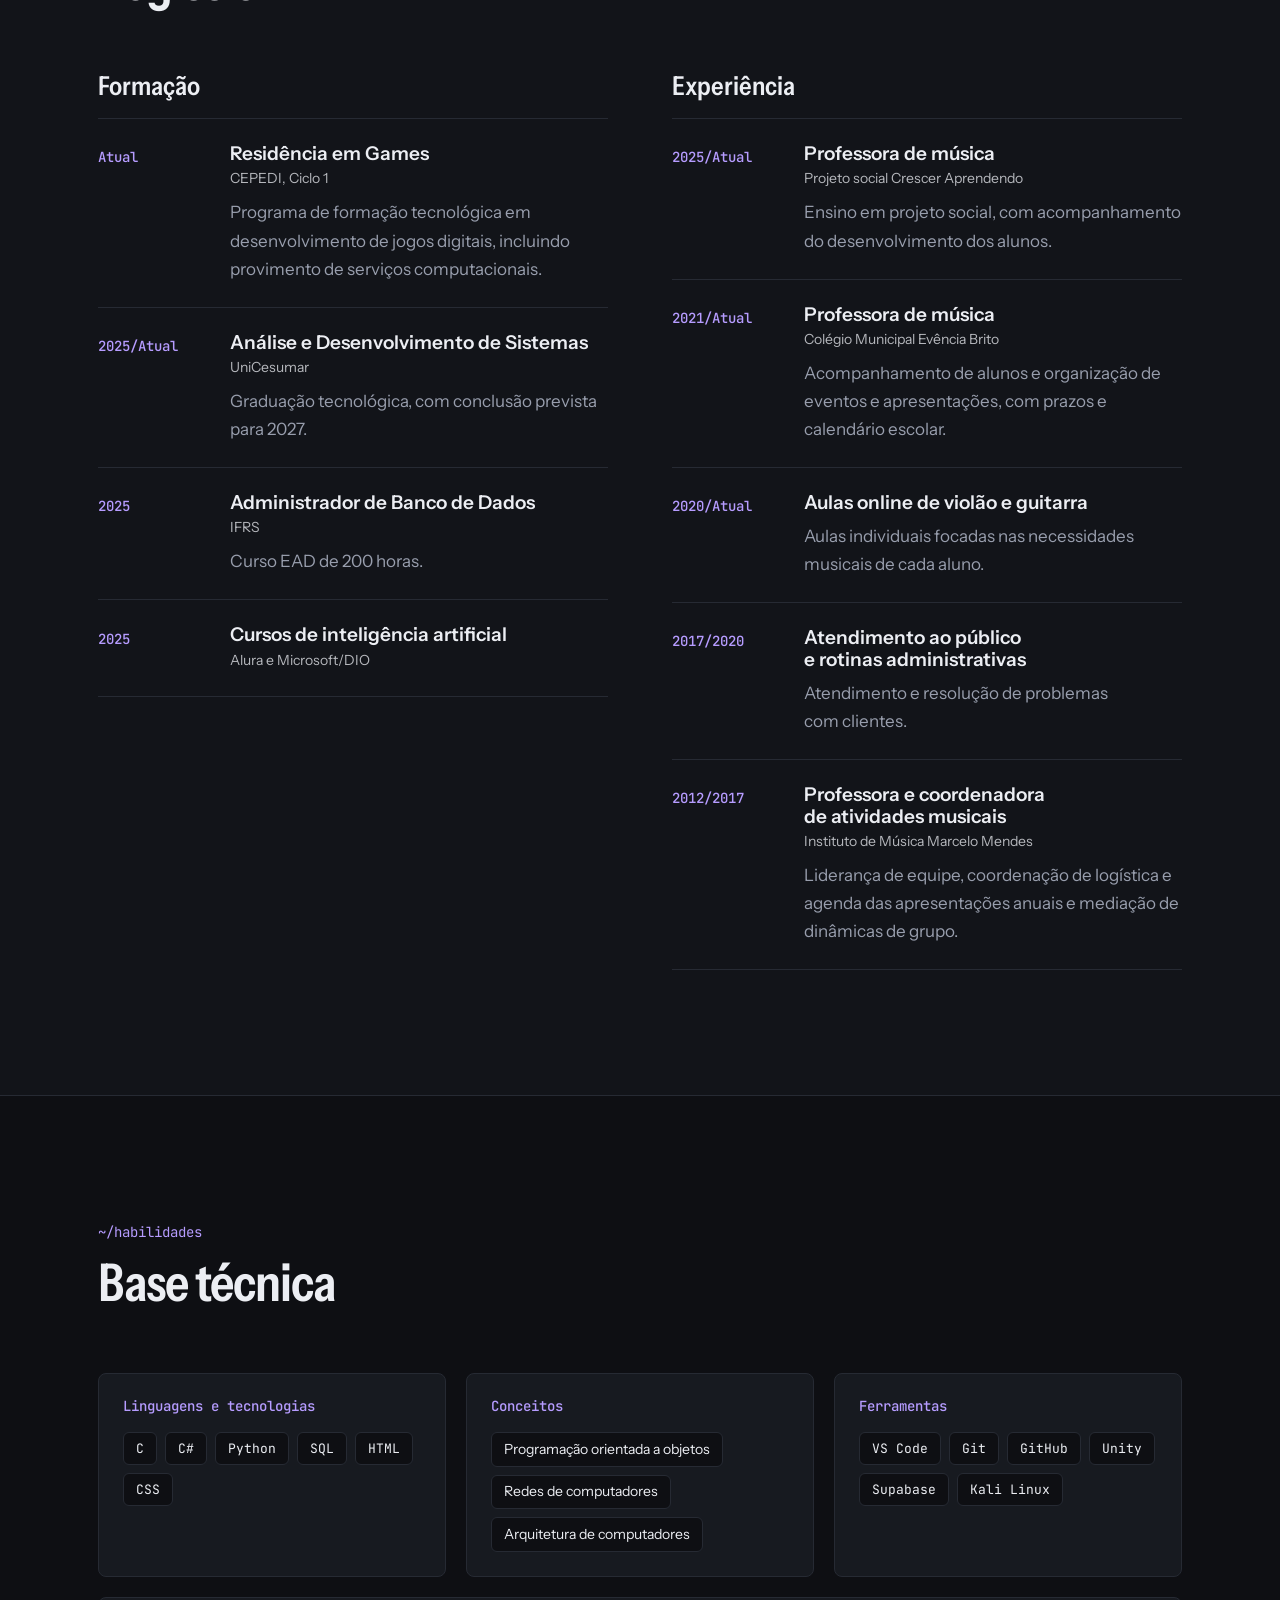
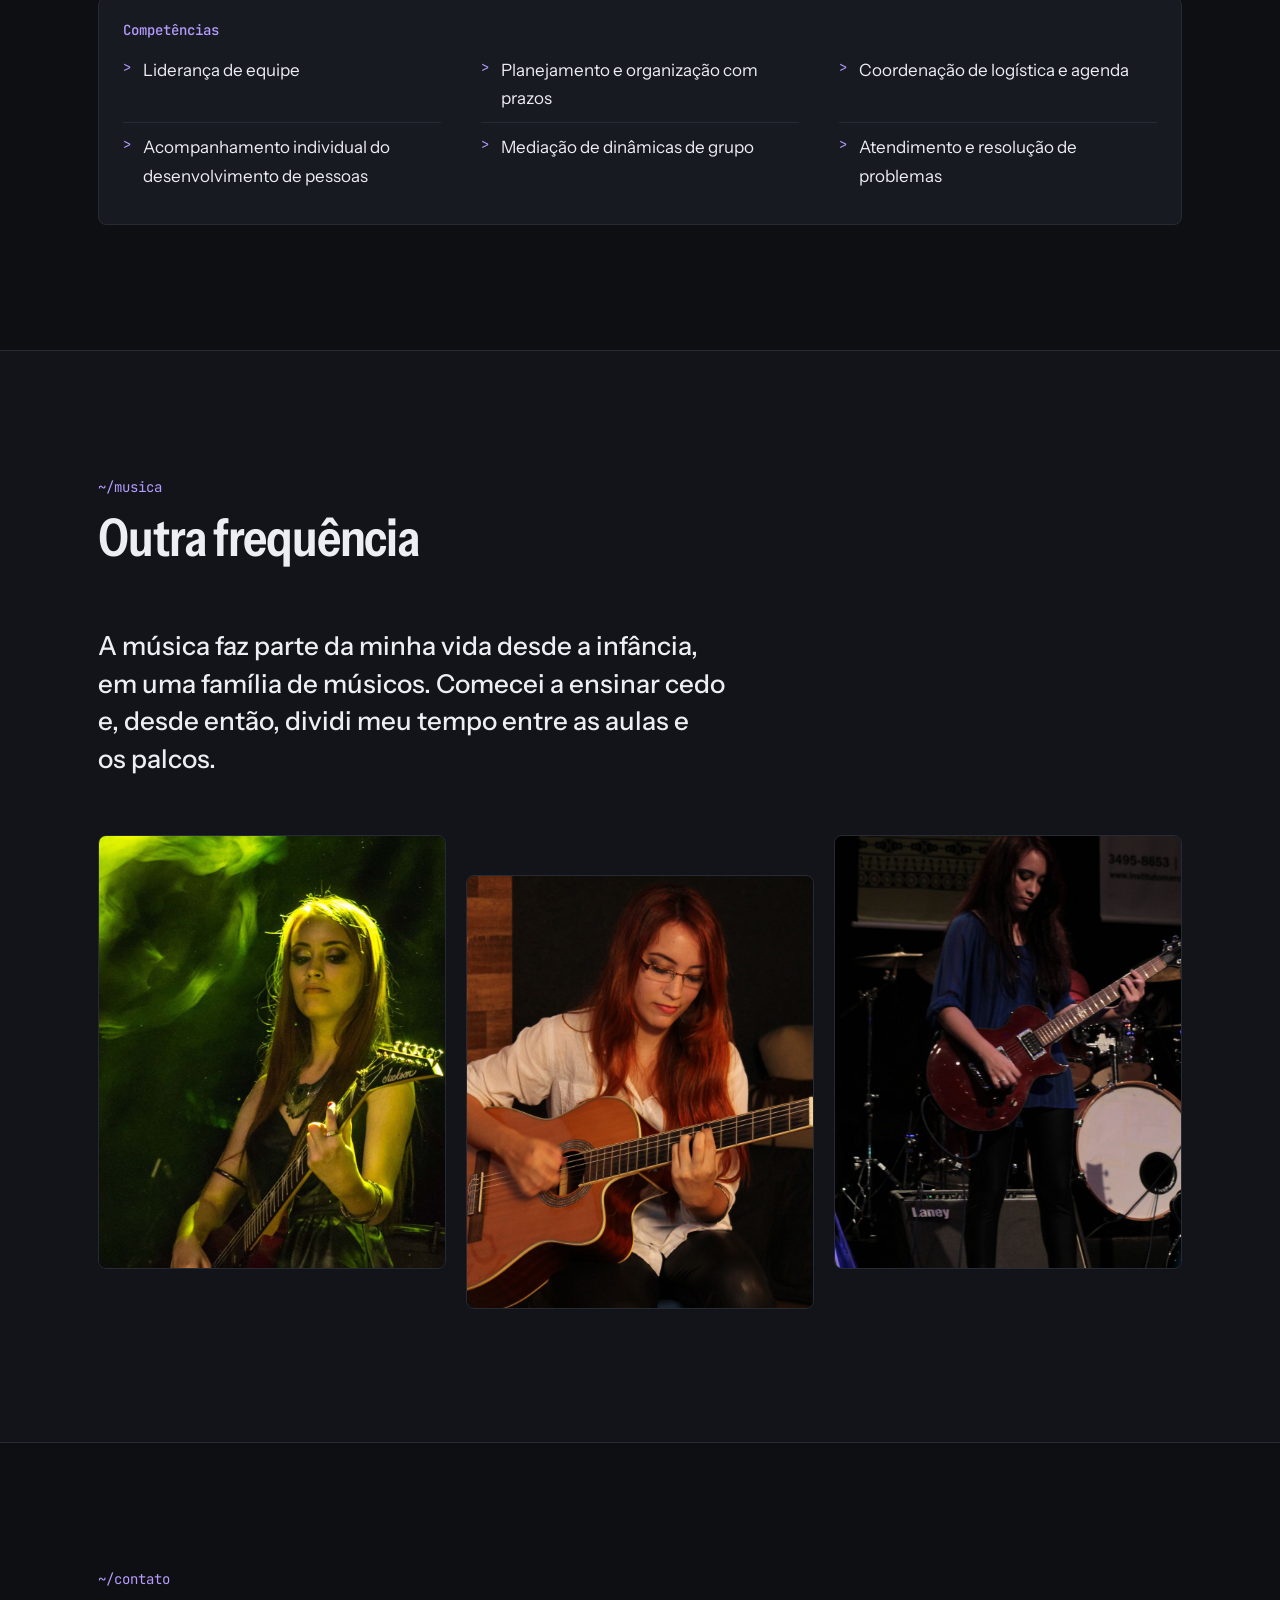
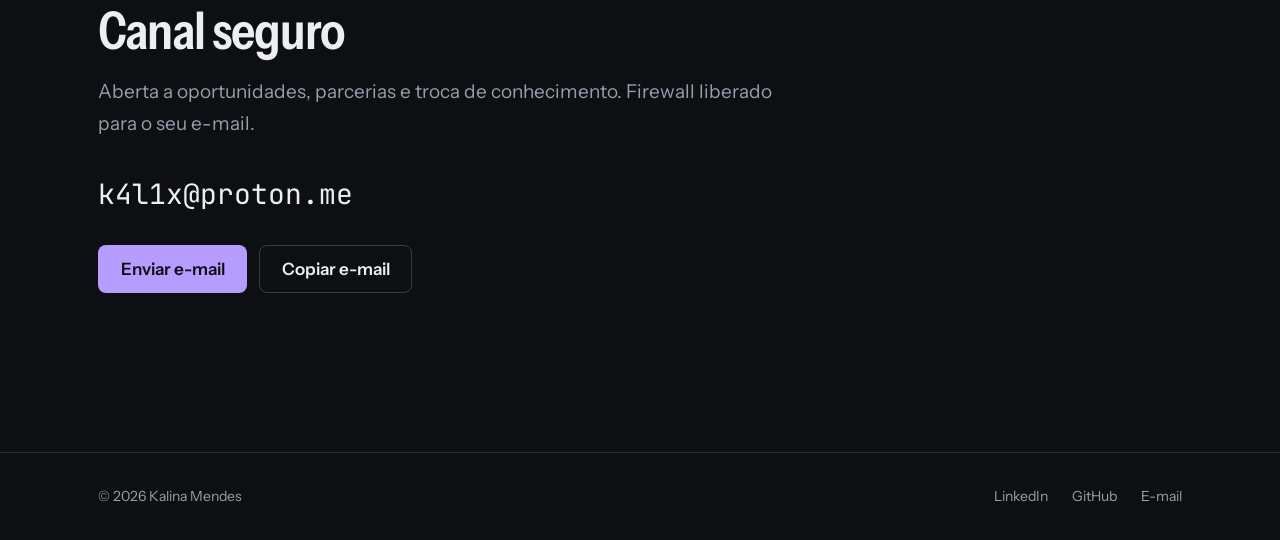
==== commit bfa09f7f: "Add files via upload" ====
--- a/index.html
+++ b/index.html
@@ -3,19 +3,19 @@
 <head>
   <meta charset="UTF-8">
   <meta name="viewport" content="width=device-width, initial-scale=1">
-  <title>Kalina Mendes | Estudante de Tecnologia, Trilha em Cibersegurança</title>
+  <title>K4L1</title>
   <meta name="description" content="Kalina Mendes, estudante de Análise e Desenvolvimento de Sistemas com trilha em cibersegurança. Formação, trajetória, base técnica e contato.">
   <meta name="author" content="Kalina Mendes">
   <meta name="theme-color" content="#0E0F13">
-  <link rel="canonical" href="https://kalina-mendes.github.io/">
+  <link rel="canonical" href="https://k4l1.com/">
 
   <meta property="og:type" content="profile">
   <meta property="og:locale" content="pt_BR">
   <meta property="og:site_name" content="Kalina Mendes">
   <meta property="og:title" content="Kalina Mendes | Estudante de Tecnologia, Trilha em Cibersegurança">
   <meta property="og:description" content="Estudante de Análise e Desenvolvimento de Sistemas com trilha em cibersegurança.">
-  <meta property="og:url" content="https://kalina-mendes.github.io/">
-  <meta property="og:image" content="https://kalina-mendes.github.io/assets/images/og-image.png">
+  <meta property="og:url" content="https://k4l1.com/">
+  <meta property="og:image" content="https://k4l1.com/assets/images/og-image.png">
   <meta property="og:image:width" content="1200">
   <meta property="og:image:height" content="630">
   <meta name="twitter:card" content="summary_large_image">
@@ -35,7 +35,7 @@
   <header class="site-header" data-header>
     <div class="container header-inner">
       <a class="brand" href="#topo" aria-label="Kalina Mendes, voltar ao início">
-        <span class="brand-prompt" aria-hidden="true">~/</span>kalina-mendes
+        <span class="brand-prompt" aria-hidden="true">~/</span>k4l1
       </a>
 
       <button class="nav-toggle" type="button" aria-expanded="false" aria-controls="menu" data-nav-toggle>
@@ -61,7 +61,10 @@
     <section class="hero" id="topo" aria-labelledby="nome">
       <div class="container hero-grid">
         <div class="hero-text">
-          <p class="prompt step" aria-hidden="true"><span class="prompt-sign">$</span> <span class="prompt-cmd">whoami</span><span class="caret"></span></p>
+          <div class="prompt step" aria-hidden="true">
+            <p><span class="prompt-sign">$</span> whoami</p>
+            <p class="prompt-out"><span data-typed>k4l1</span><span class="caret"></span></p>
+          </div>
           <h1 class="hero-name step" id="nome">Kalina Mendes</h1>
           <p class="hero-title step"><span class="hero-part">Estudante de Tecnologia</span> <span class="hero-sep" aria-hidden="true">|</span> <span class="hero-part">Trilha em Cibersegurança</span></p>
           <p class="hero-lead step">Descriptografando a cibersegurança, um byte por vez.</p>
@@ -232,7 +235,7 @@
           <article class="stack reveal">
             <h3 class="stack-title">Ferramentas</h3>
             <ul class="tags tags-mono">
-              <li>VS Code</li><li>Git</li><li>GitHub</li><li>Unity</li><li>Godot</li><li>Blender</li>
+              <li>VS Code</li><li>Git</li><li>GitHub</li><li>Unity</li><li>Supabase</li><li>Kali Linux</li>
             </ul>
           </article>
           <article class="stack stack-wide reveal">
@@ -292,11 +295,11 @@
           <h2 class="section-title" id="contato-titulo">Canal seguro</h2>
           <p class="contact-text">Aberta a oportunidades, parcerias e troca de conhecimento. Firewall liberado para o seu e-mail.</p>
 
-          <p class="contact-mail"><a href="mailto:kalina_mendes@proton.me">kalina_mendes@proton.me</a></p>
+          <p class="contact-mail"><a href="mailto:k4l1x@proton.me">k4l1x@proton.me</a></p>
 
           <div class="contact-actions">
-            <a class="btn btn-accent" href="mailto:kalina_mendes@proton.me">Enviar e-mail</a>
-            <button class="btn btn-ghost" type="button" data-copy="kalina_mendes@proton.me">Copiar e-mail</button>
+            <a class="btn btn-accent" href="mailto:k4l1x@proton.me">Enviar e-mail</a>
+            <button class="btn btn-ghost" type="button" data-copy="k4l1x@proton.me">Copiar e-mail</button>
           </div>
           <p class="copy-feedback" role="status" aria-live="polite" data-copy-feedback></p>
         </div>
@@ -310,7 +313,7 @@
       <ul class="footer-links">
         <li><a href="https://www.linkedin.com/in/kalina-mendes/" target="_blank" rel="noopener">LinkedIn</a></li>
         <li><a href="https://github.com/kalina-mendes" target="_blank" rel="noopener">GitHub</a></li>
-        <li><a href="mailto:kalina_mendes@proton.me">E-mail</a></li>
+        <li><a href="mailto:k4l1x@proton.me">E-mail</a></li>
       </ul>
     </div>
   </footer>
--- a/style.css
+++ b/style.css
@@ -1,5 +1,5 @@
 /* =========================================================
-   kalinamendes.com
+   k4l1.com
    Modo escuro. Mobile-first. Tokens no :root.
    ========================================================= */
 
@@ -242,7 +242,9 @@
   color: var(--muted);
   margin-bottom: 1rem;
 }
+.prompt p { margin: 0; }
 .prompt-sign { color: var(--accent); }
+.prompt-out { color: var(--accent); min-height: 1.65em; margin-top: 0.15rem !important; }
 .caret {
   display: inline-block; width: 0.55em; height: 1.1em;
   margin-left: 0.15em; vertical-align: -0.2em;
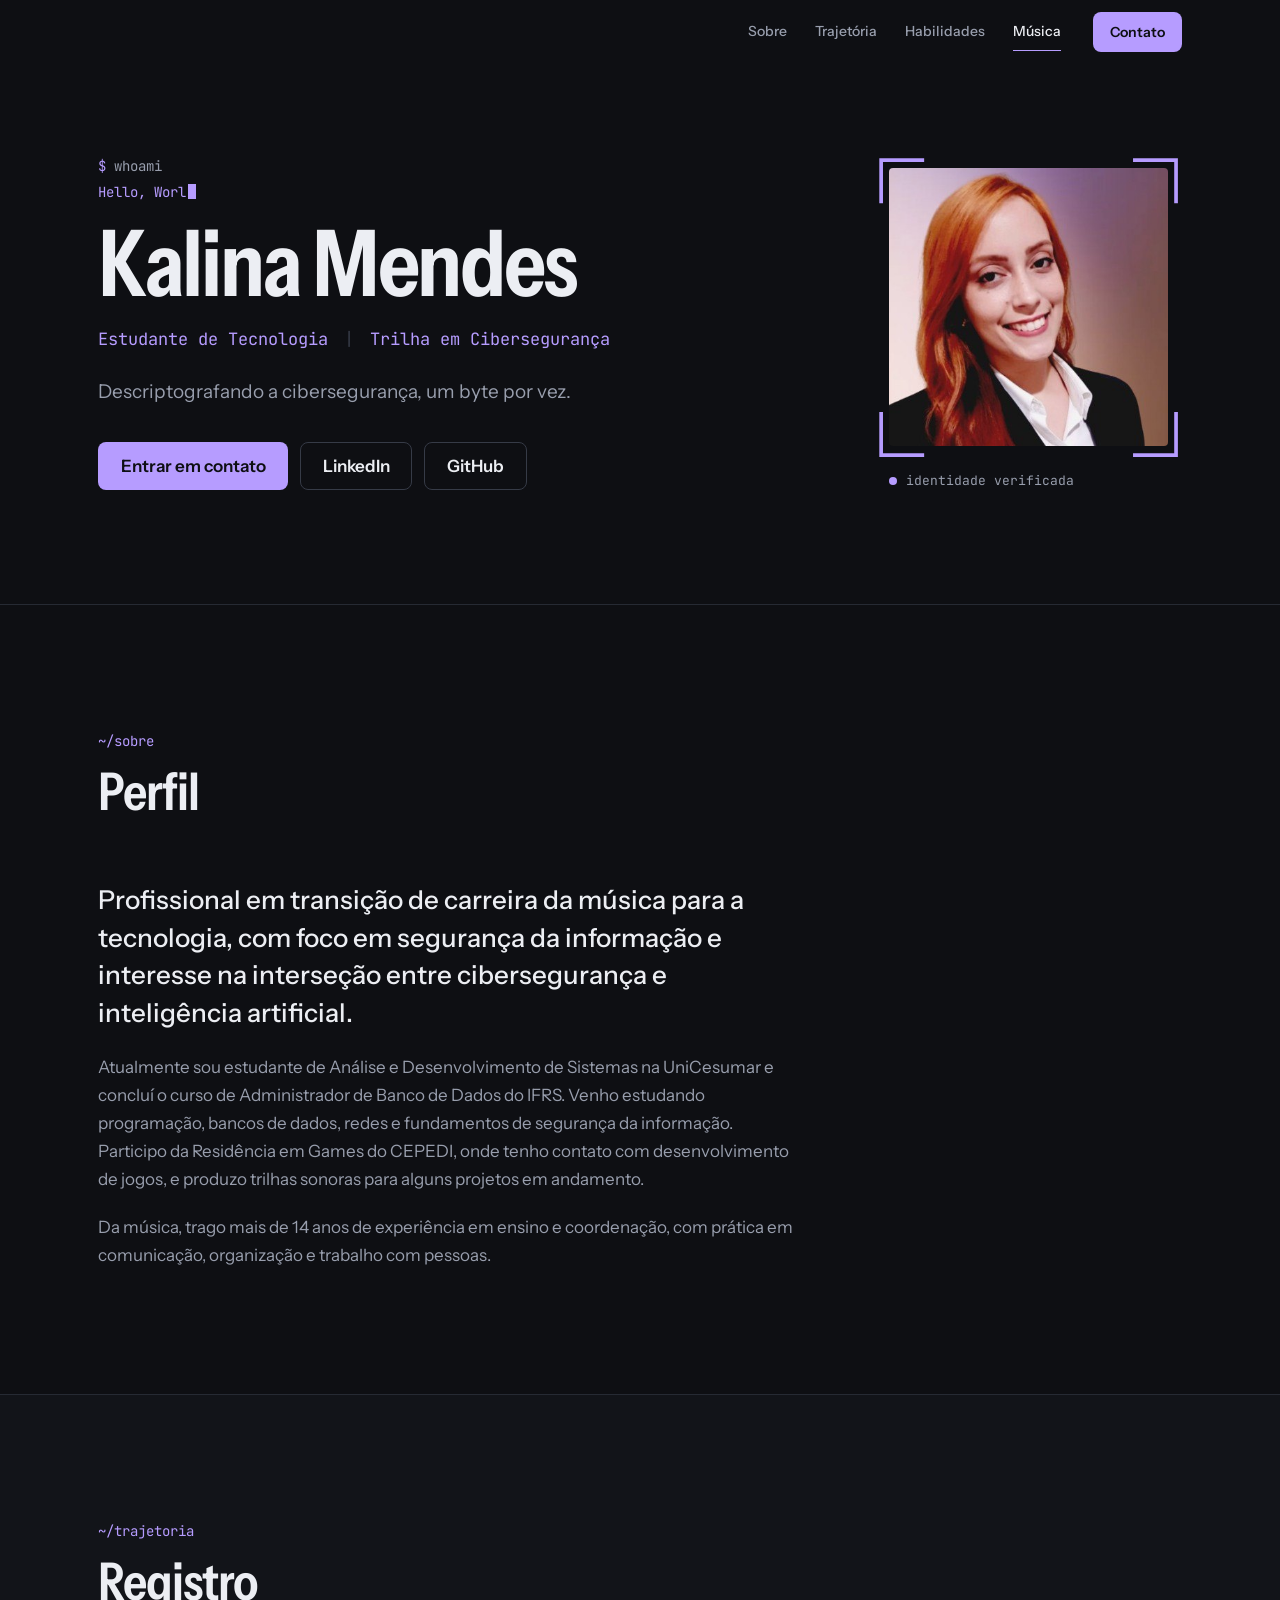
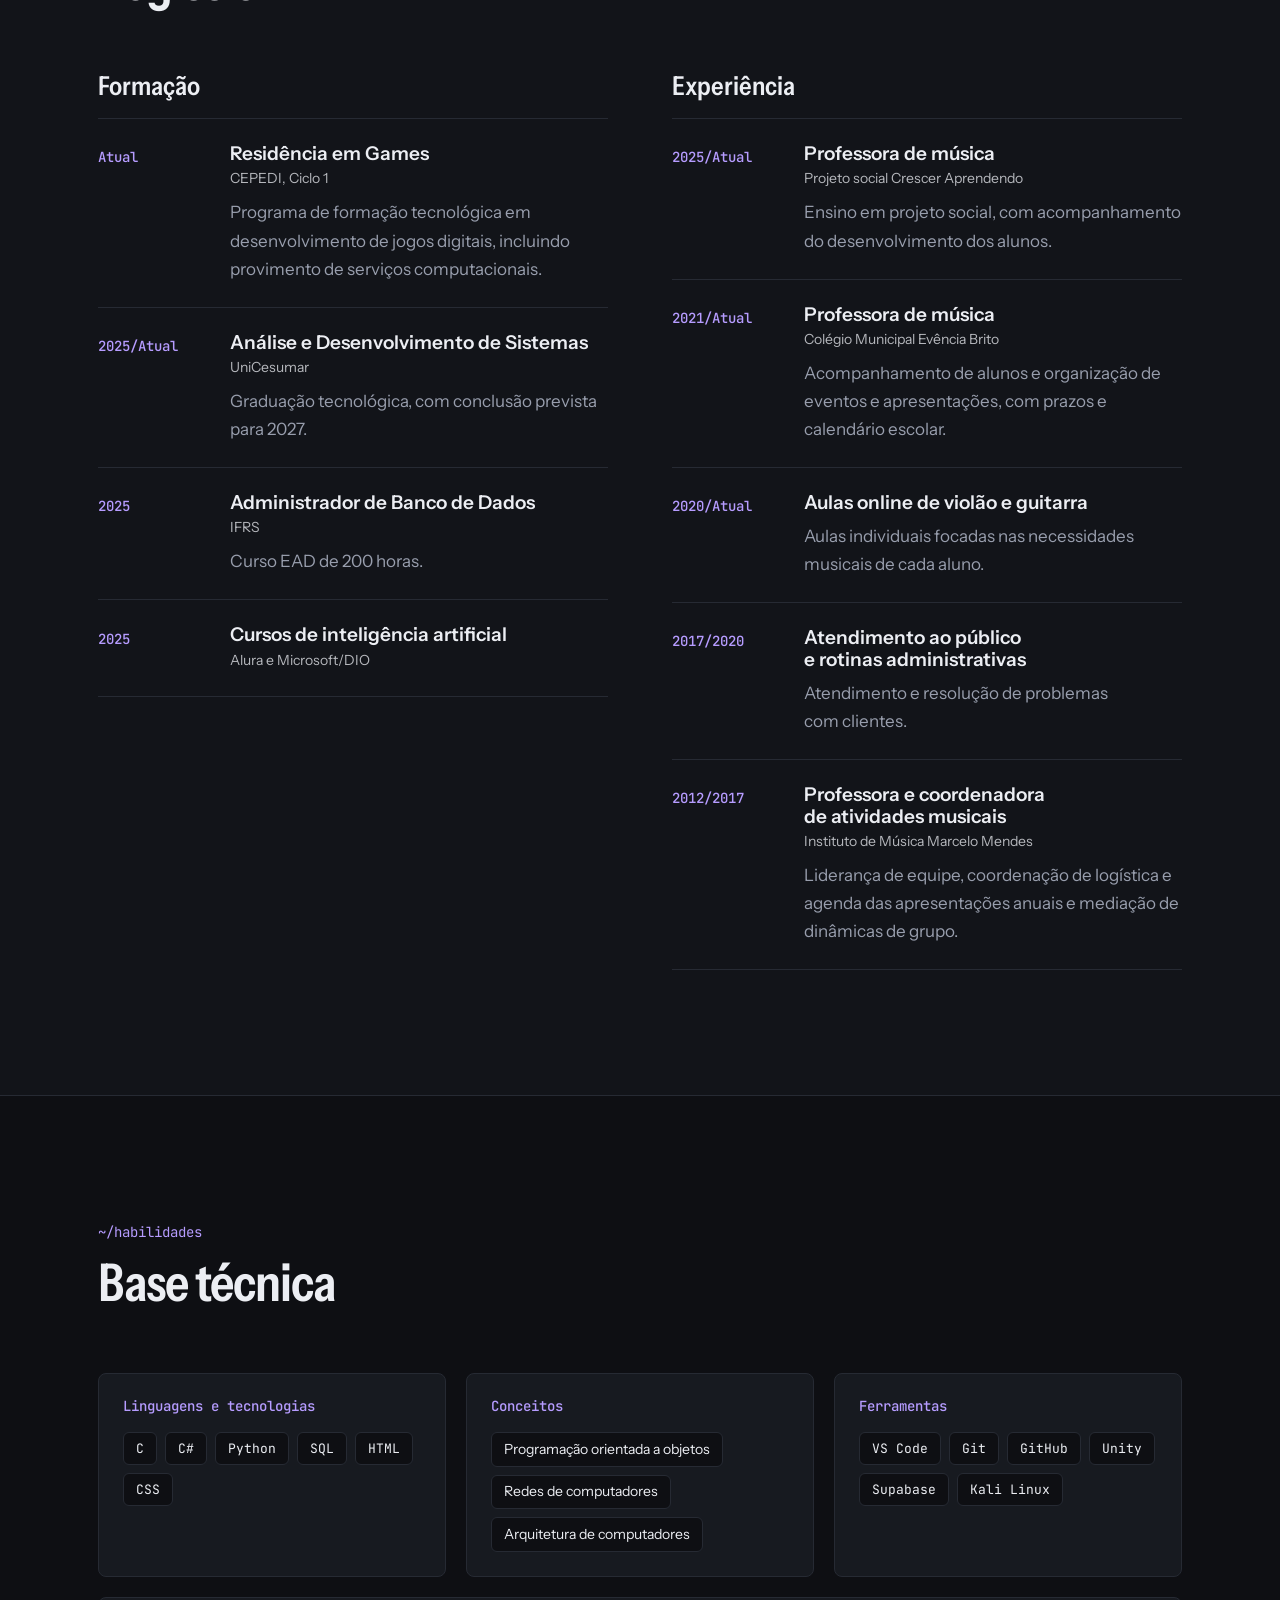
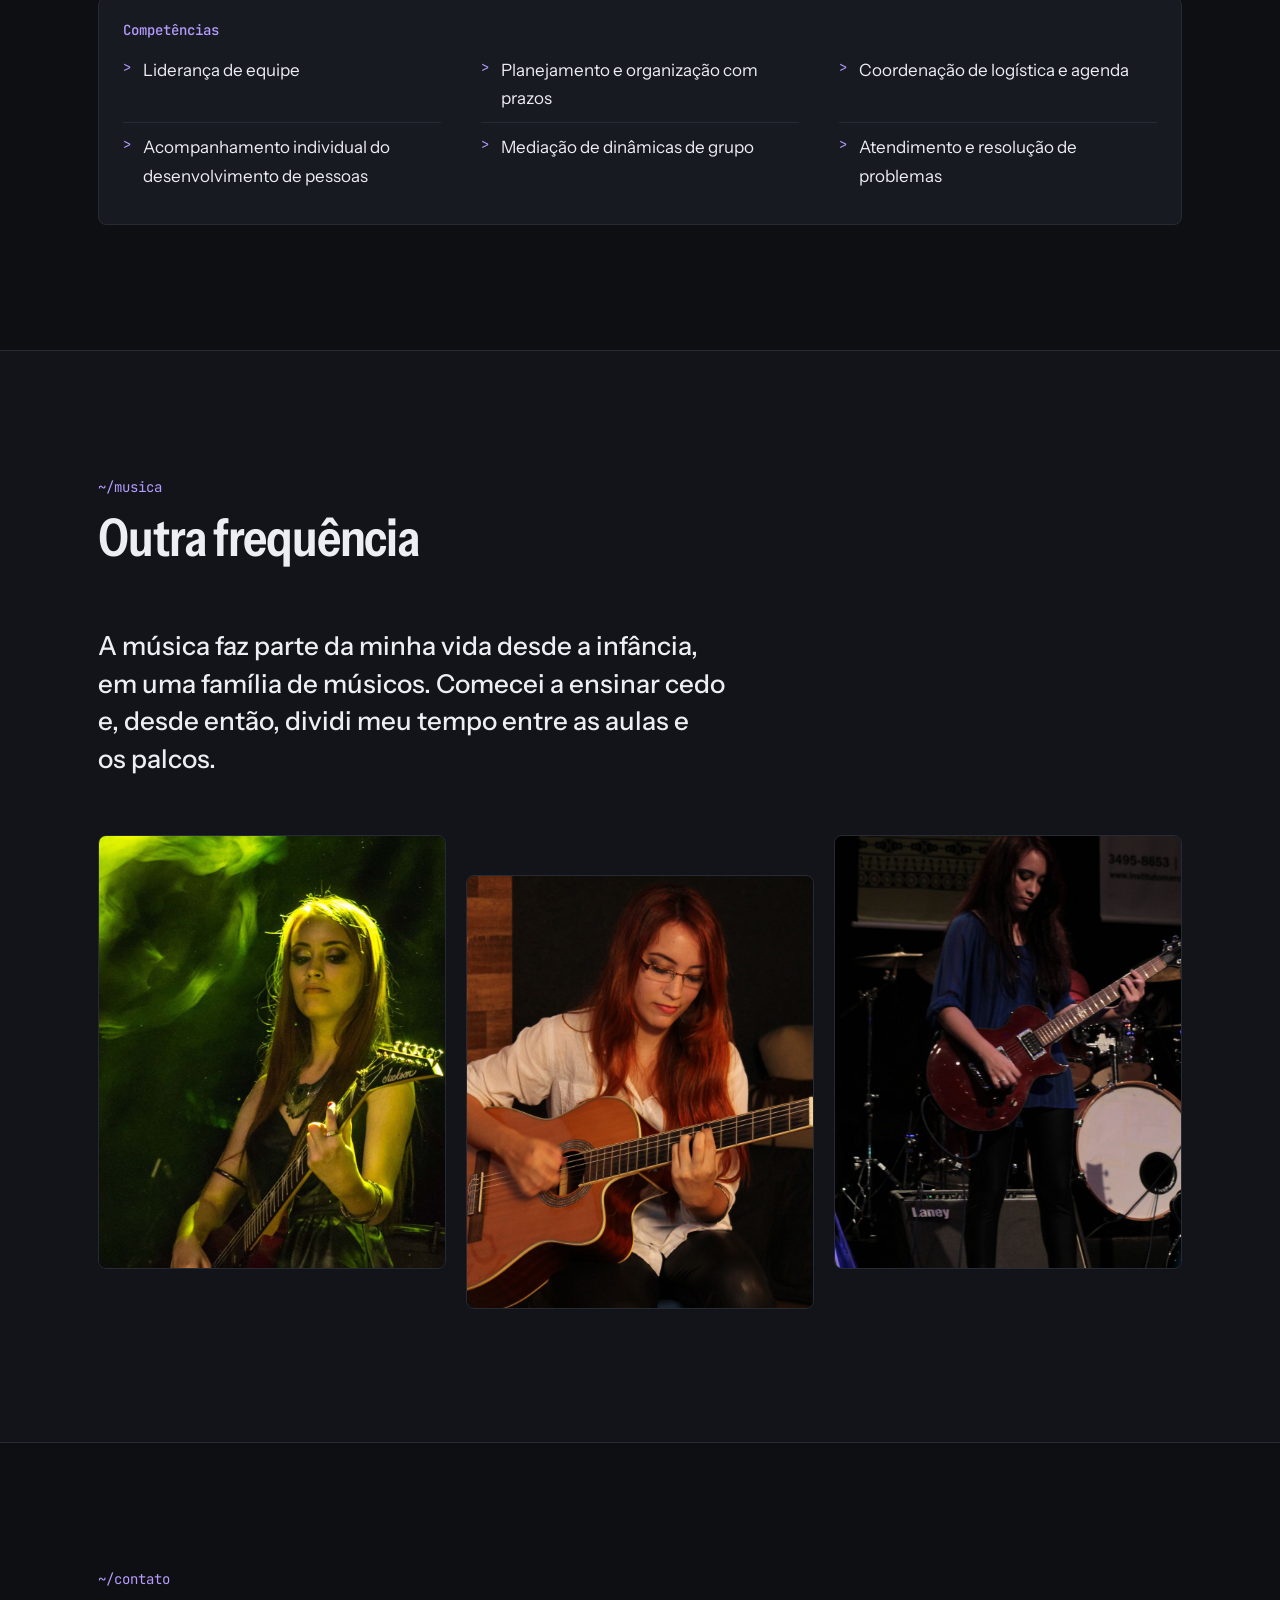
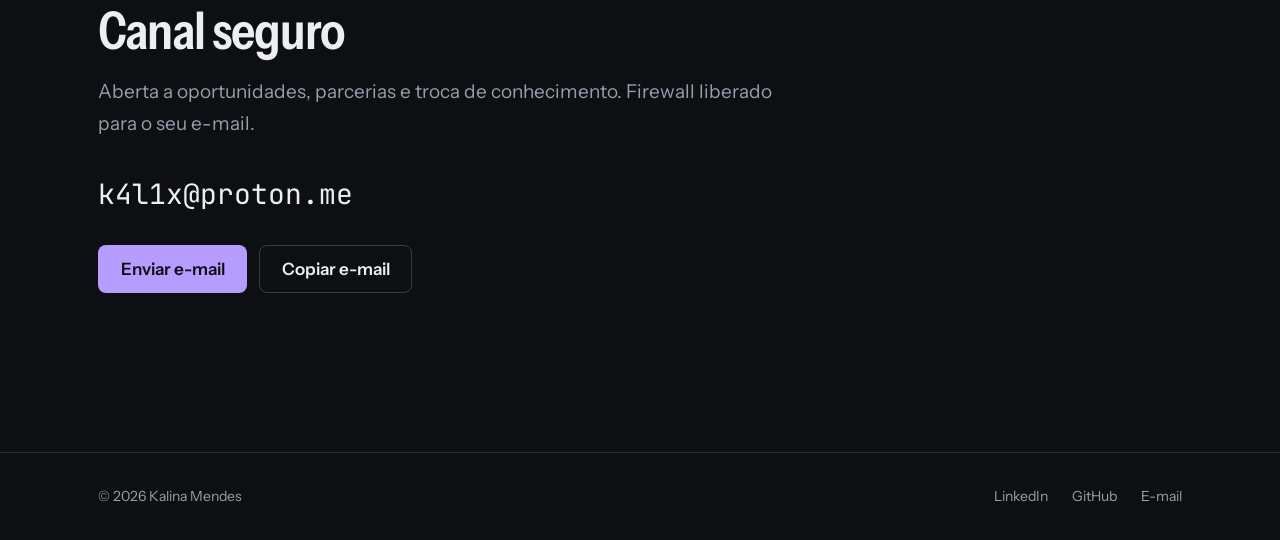
==== commit 0c252e1b: "Remove ~/k4l1 do topo do site Co-Authored-By: Claude Opus 5.5 <noreply@anthropic.com> Claude-Session" ====
--- a/index.html
+++ b/index.html
@@ -34,10 +34,6 @@
 
   <header class="site-header" data-header>
     <div class="container header-inner">
-      <a class="brand" href="#topo" aria-label="Kalina Mendes, voltar ao início">
-        <span class="brand-prompt" aria-hidden="true">~/</span>k4l1
-      </a>
-
       <button class="nav-toggle" type="button" aria-expanded="false" aria-controls="menu" data-nav-toggle>
         <span class="nav-toggle-bars" aria-hidden="true"></span>
         <span class="visually-hidden" data-nav-label>Abrir menu</span>
--- a/style.css
+++ b/style.css
@@ -129,7 +129,7 @@
   backdrop-filter: blur(12px);
 }
 
-.header-inner { height: 100%; display: flex; align-items: center; justify-content: space-between; gap: 1rem; }
+.header-inner { height: 100%; display: flex; align-items: center; justify-content: flex-end; gap: 1rem; }
 
 .brand {
   font-family: var(--mono);
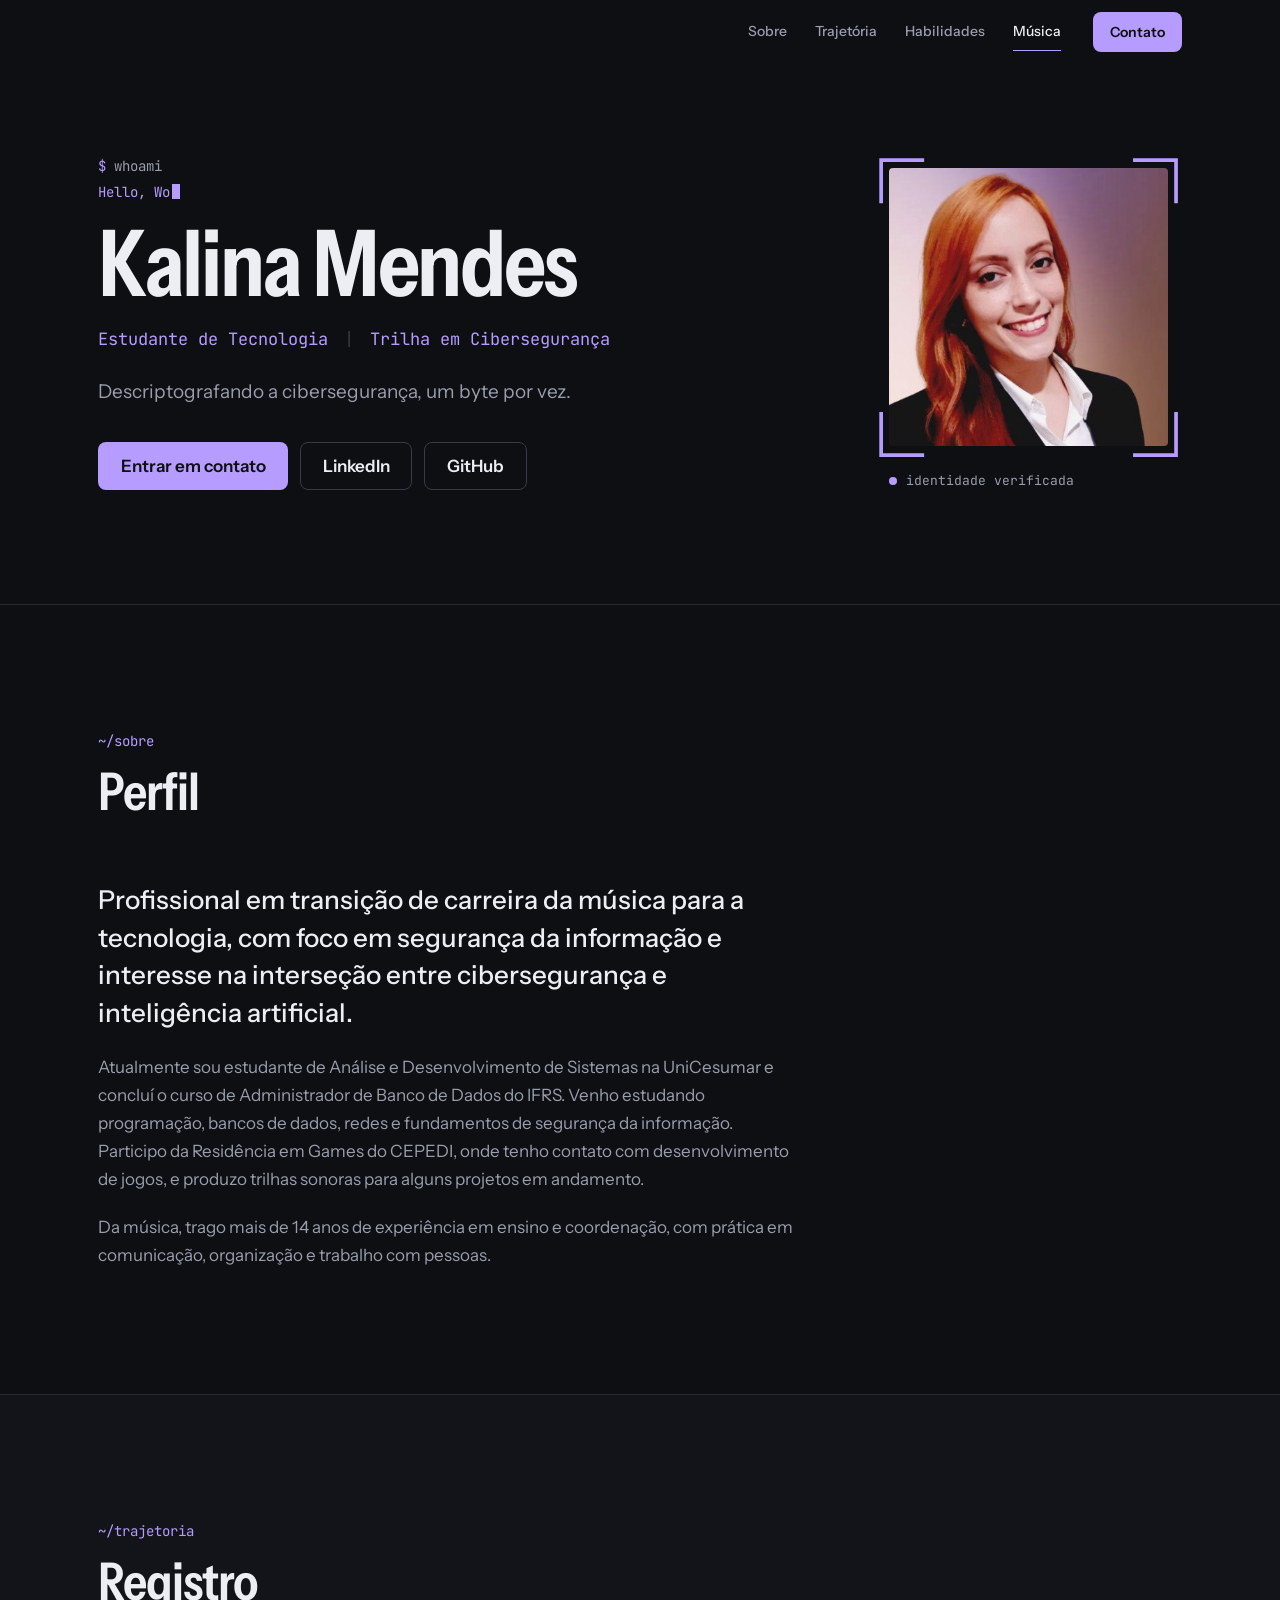
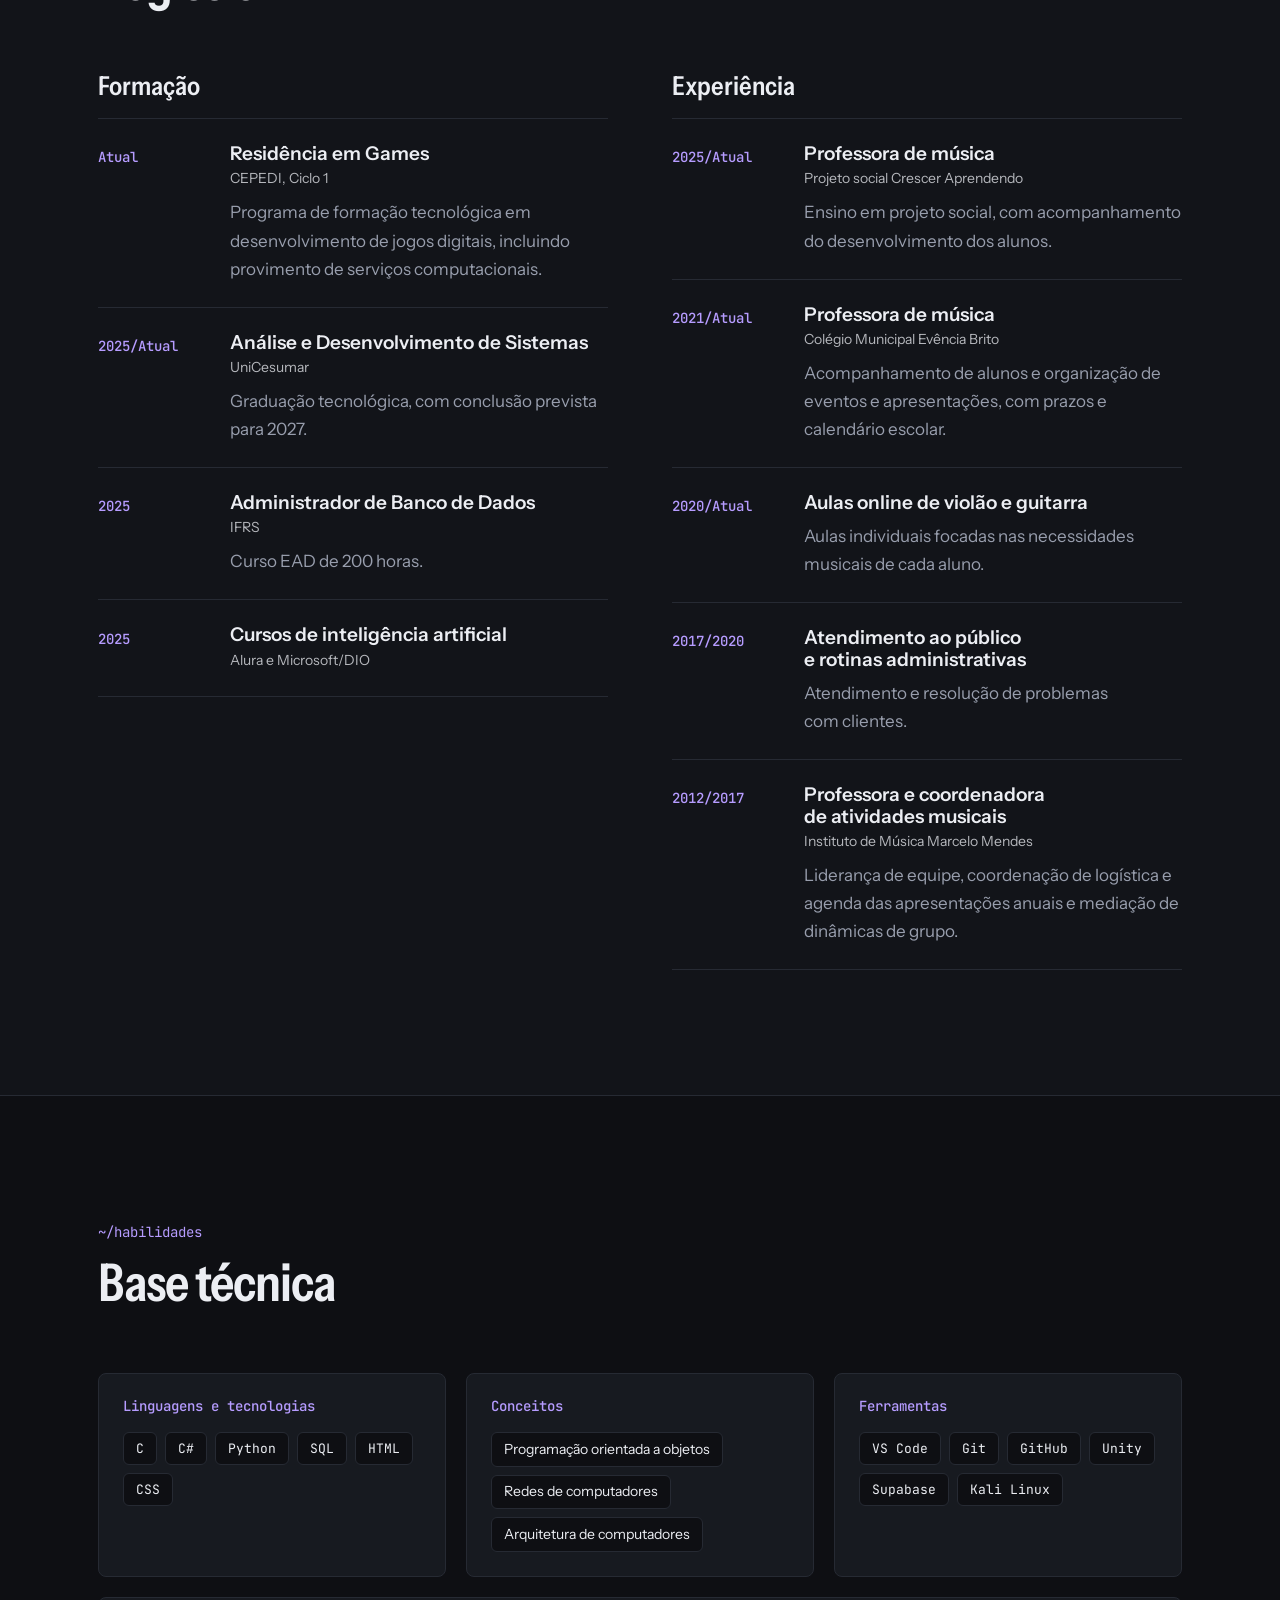
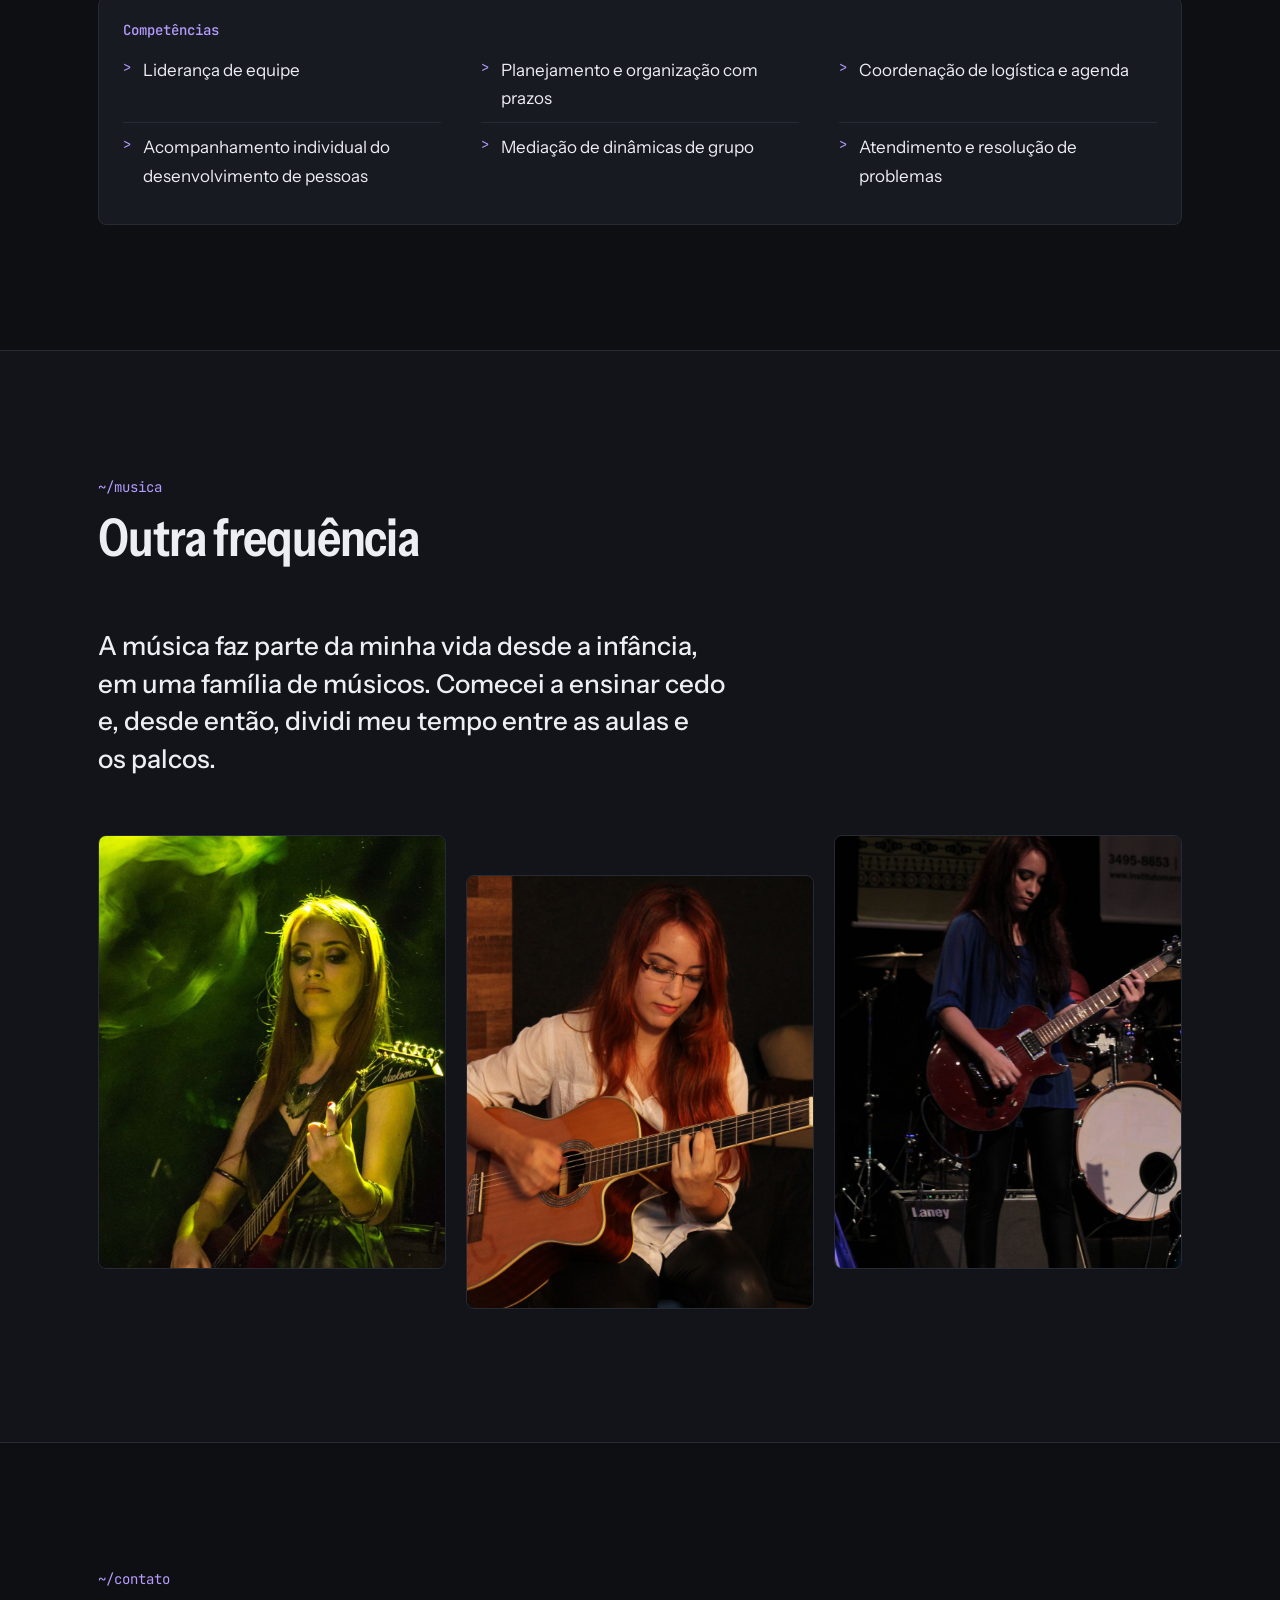
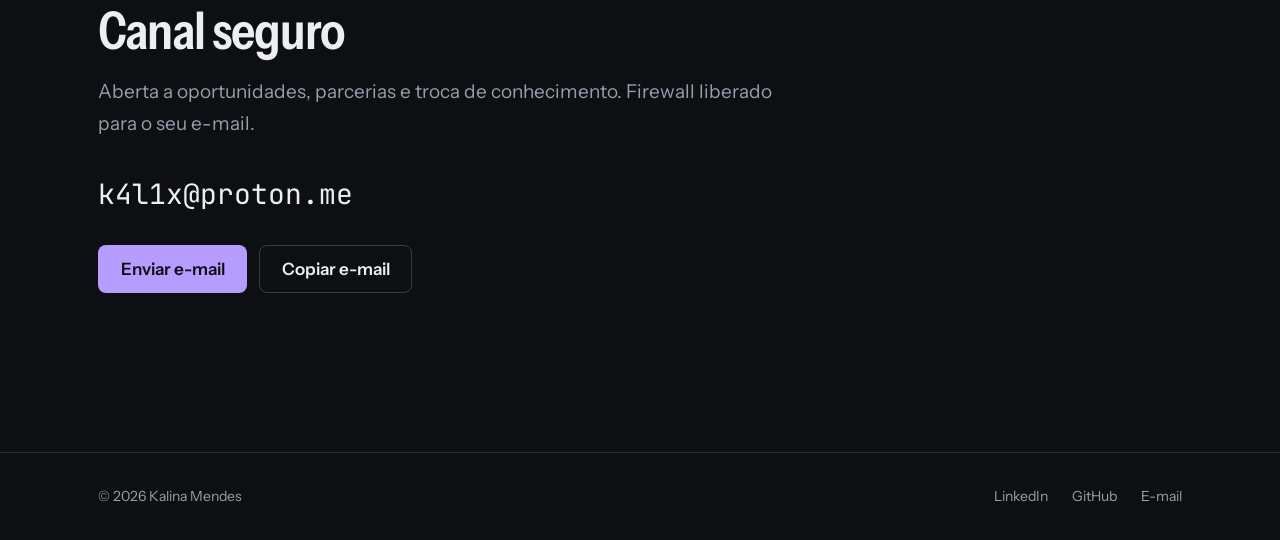
==== commit aa5145bf: "Adiciona mini terminal com caça à flag Co-Authored-By: Claude Opus 5.5 <noreply@anthropic.com> Claud" ====
--- a/index.html
+++ b/index.html
@@ -57,10 +57,10 @@
     <section class="hero" id="topo" aria-labelledby="nome">
       <div class="container hero-grid">
         <div class="hero-text">
-          <div class="prompt step" aria-hidden="true">
-            <p><span class="prompt-sign">$</span> whoami</p>
-            <p class="prompt-out"><span data-typed>k4l1</span><span class="caret"></span></p>
-          </div>
+          <button class="prompt step" type="button" data-terminal-open aria-label="Abrir terminal" title="Abrir terminal">
+            <span class="prompt-line" aria-hidden="true"><span class="prompt-sign">$</span> <span class="prompt-cmd">whoami</span></span>
+            <span class="prompt-out" aria-hidden="true"><span data-typed>k4l1</span><span class="caret"></span></span>
+          </button>
           <h1 class="hero-name step" id="nome">Kalina Mendes</h1>
           <p class="hero-title step"><span class="hero-part">Estudante de Tecnologia</span> <span class="hero-sep" aria-hidden="true">|</span> <span class="hero-part">Trilha em Cibersegurança</span></p>
           <p class="hero-lead step">Descriptografando a cibersegurança, um byte por vez.</p>
@@ -313,5 +313,18 @@
       </ul>
     </div>
   </footer>
+
+  <!-- TERMINAL: abre ao clicar no "$ whoami" do topo -->
+  <dialog class="terminal" id="terminal" aria-labelledby="terminal-titulo">
+    <div class="terminal-bar">
+      <p class="terminal-title" id="terminal-titulo">k4l1@site</p>
+      <button class="terminal-close" type="button" id="terminal-fechar" aria-label="Fechar terminal">&times;</button>
+    </div>
+    <div class="terminal-output" id="terminal-saida" aria-live="polite"></div>
+    <form class="terminal-form" id="terminal-form">
+      <label class="terminal-prompt" id="terminal-prompt" for="terminal-entrada">k4l1@site:~$</label>
+      <input class="terminal-input" id="terminal-entrada" type="text" autocomplete="off" autocapitalize="off" autocorrect="off" spellcheck="false" enterkeyhint="send">
+    </form>
+  </dialog>
 </body>
 </html>
--- a/style.css
+++ b/style.css
@@ -237,12 +237,21 @@
 .hero-grid { display: grid; gap: 3rem; align-items: center; }
 
 .prompt {
+  display: block;
+  margin-bottom: 1rem;
+  padding: 0;
   font-family: var(--mono);
   font-size: var(--step--1);
+  line-height: 1.65;
+  text-align: left;
   color: var(--muted);
-  margin-bottom: 1rem;
-}
-.prompt p { margin: 0; }
+  background: none;
+  border: 0;
+  cursor: pointer;
+}
+.prompt-line, .prompt-out { display: block; }
+.prompt-cmd { transition: color 0.2s var(--ease); }
+.prompt:hover .prompt-cmd { color: var(--text); text-decoration: underline; text-underline-offset: 3px; }
 .prompt-sign { color: var(--accent); }
 .prompt-out { color: var(--accent); min-height: 1.65em; margin-top: 0.15rem !important; }
 .caret {
@@ -252,6 +261,64 @@
   animation: blink 1.1s steps(1) infinite;
 }
 @keyframes blink { 50% { opacity: 0; } }
+
+/* ---------- Terminal ---------- */
+.terminal {
+  width: min(46rem, calc(100vw - 2rem));
+  max-height: calc(100dvh - 2rem);
+  padding: 0;
+  color: var(--text);
+  background: #0A0B0E;
+  border: 1px solid var(--line-strong);
+  border-radius: var(--radius);
+  box-shadow: 0 30px 60px -20px rgba(0, 0, 0, 0.7);
+  font-family: var(--mono);
+  font-size: 0.875rem;
+  overflow: hidden;
+}
+.terminal[open] { display: flex; flex-direction: column; }
+.terminal::backdrop { background: rgba(5, 6, 8, 0.72); }
+
+.terminal-bar {
+  display: flex; align-items: center; justify-content: space-between; gap: 1rem;
+  padding: 0.45rem 0.5rem 0.45rem 1rem;
+  border-bottom: 1px solid var(--line);
+  background: var(--surface);
+}
+.terminal-title { color: var(--muted); font-size: 0.8125rem; }
+.terminal-close {
+  width: 2.25rem; height: 2.25rem;
+  font: inherit; font-size: 1.25rem; line-height: 1;
+  color: var(--muted); background: none; border: 0; border-radius: 6px; cursor: pointer;
+}
+.terminal-close:hover { color: var(--text); background: var(--line); }
+
+.terminal-output {
+  height: clamp(14rem, 50dvh, 26rem);
+  padding: 1rem 1rem 0.25rem;
+  overflow-y: auto;
+  white-space: pre-wrap;
+  overflow-wrap: anywhere;
+  line-height: 1.6;
+  scrollbar-width: thin;
+  scrollbar-color: var(--line-strong) transparent;
+}
+.terminal-output p { margin: 0; }
+.t-cmd { color: var(--text); }
+.t-muted { color: var(--muted); }
+.t-accent { color: var(--accent); }
+
+.terminal-form { display: flex; align-items: baseline; gap: 0.6ch; padding: 0.25rem 1rem 1rem; }
+.terminal-prompt { flex: none; color: var(--accent); white-space: nowrap; }
+.terminal-input {
+  flex: 1; min-width: 0;
+  padding: 0;
+  font: inherit; color: var(--text);
+  background: transparent; border: 0; outline: none;
+  caret-color: var(--accent);
+}
+.terminal-input.is-secret { color: transparent; }
+@media (max-width: 480px) { .terminal { font-size: 0.8125rem; } }
 
 .hero-name {
   font-size: var(--step-4);
